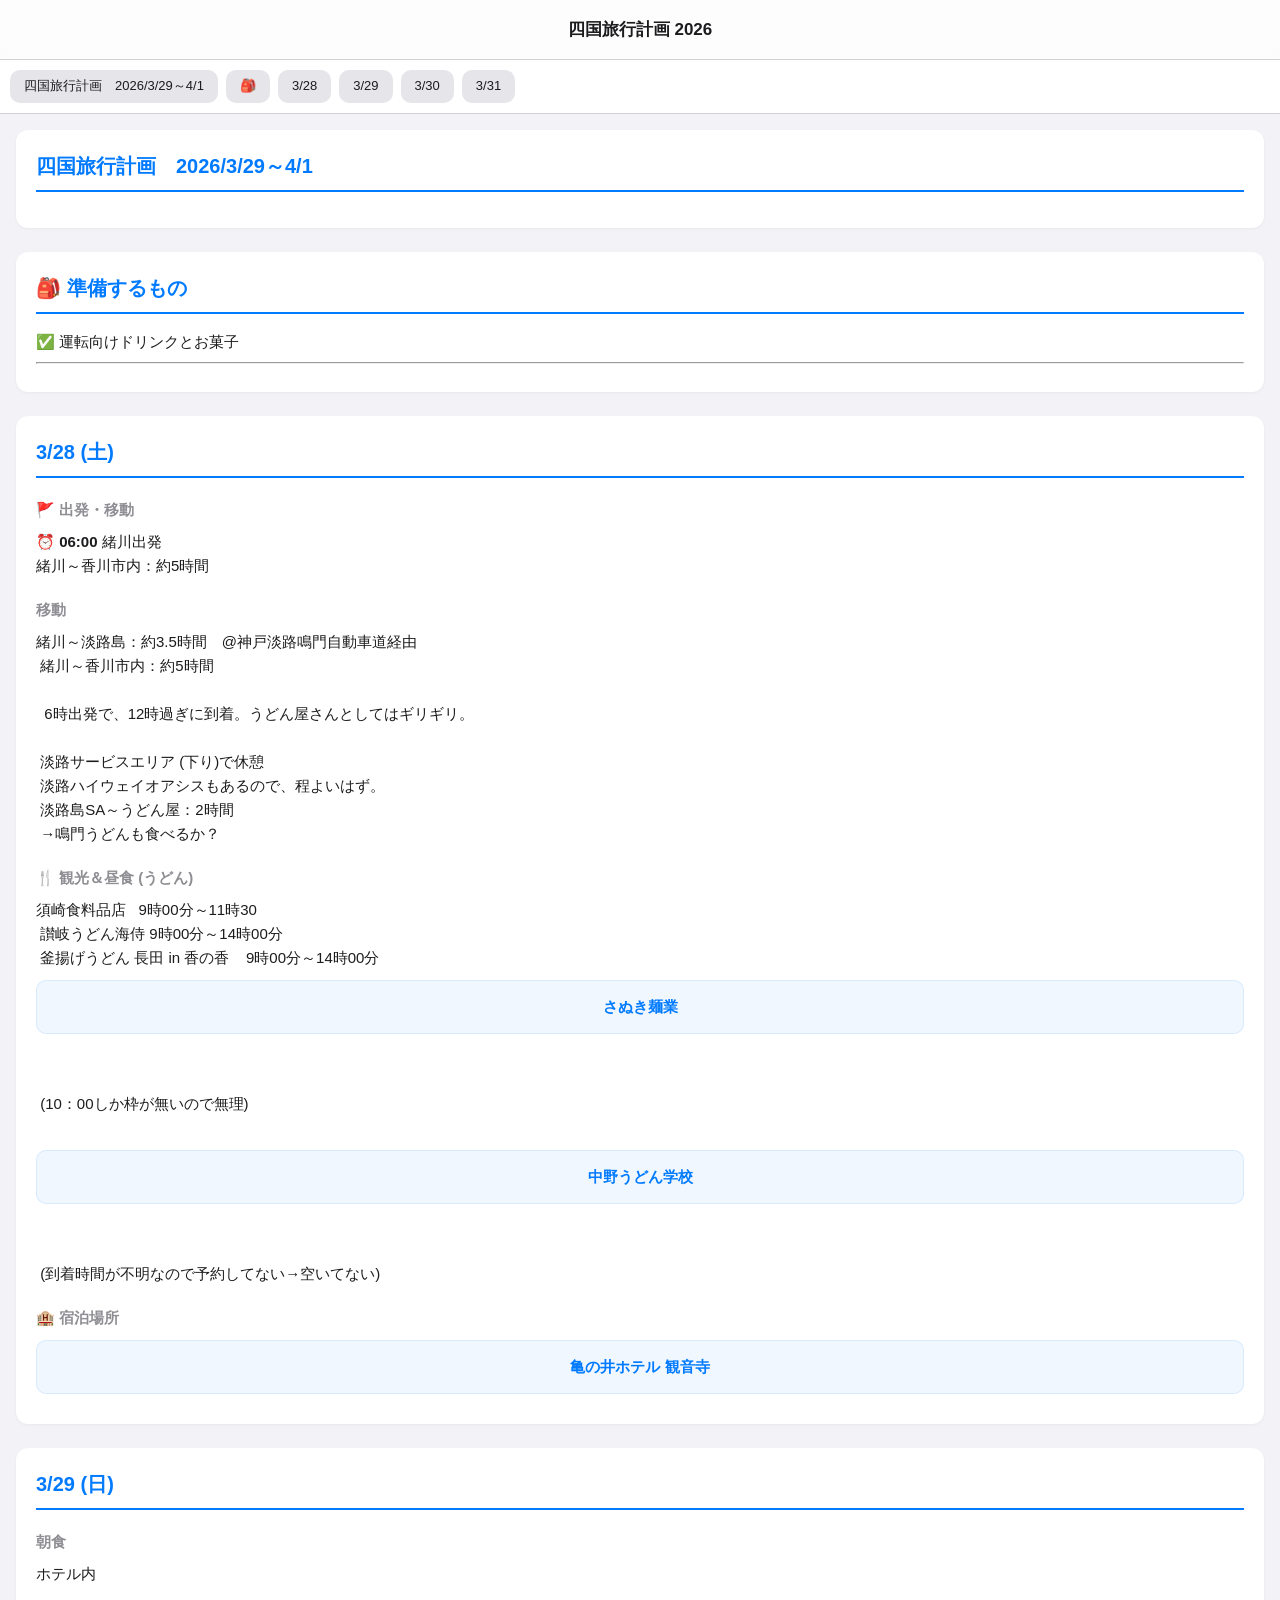
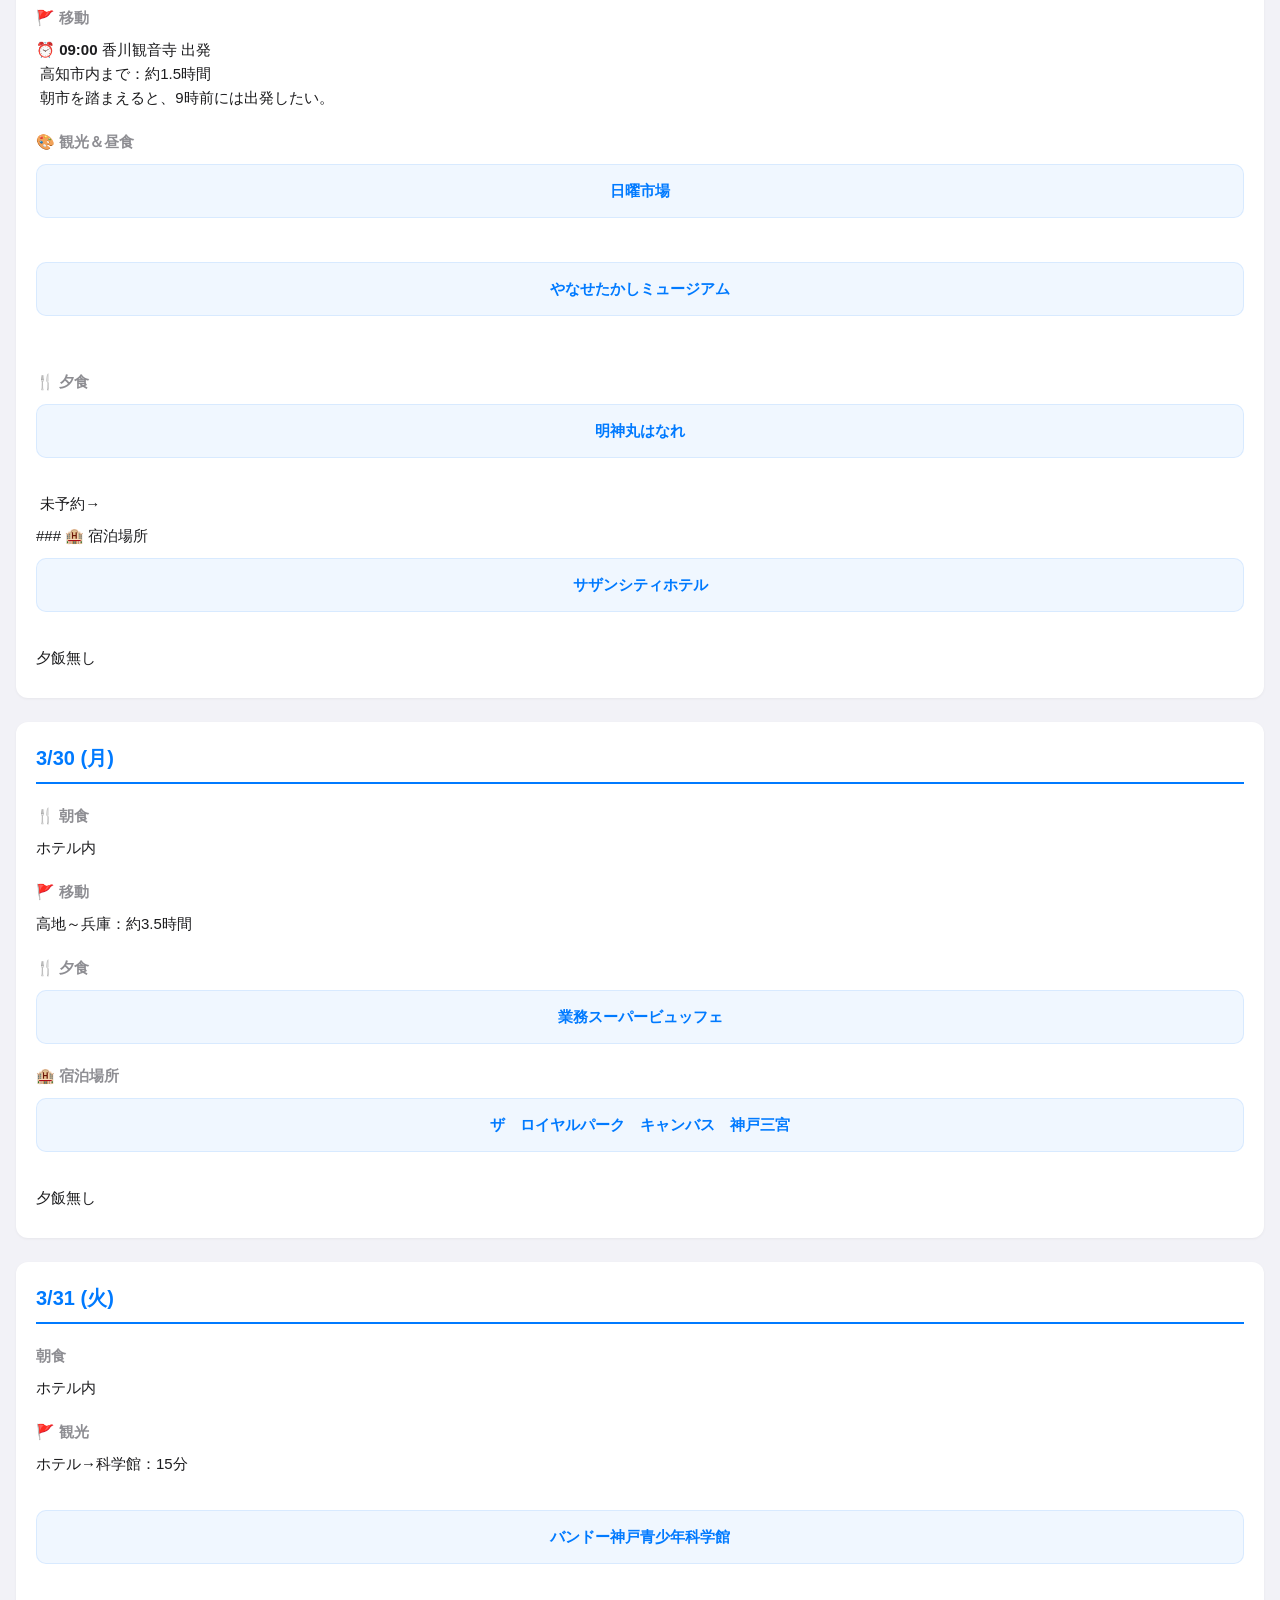
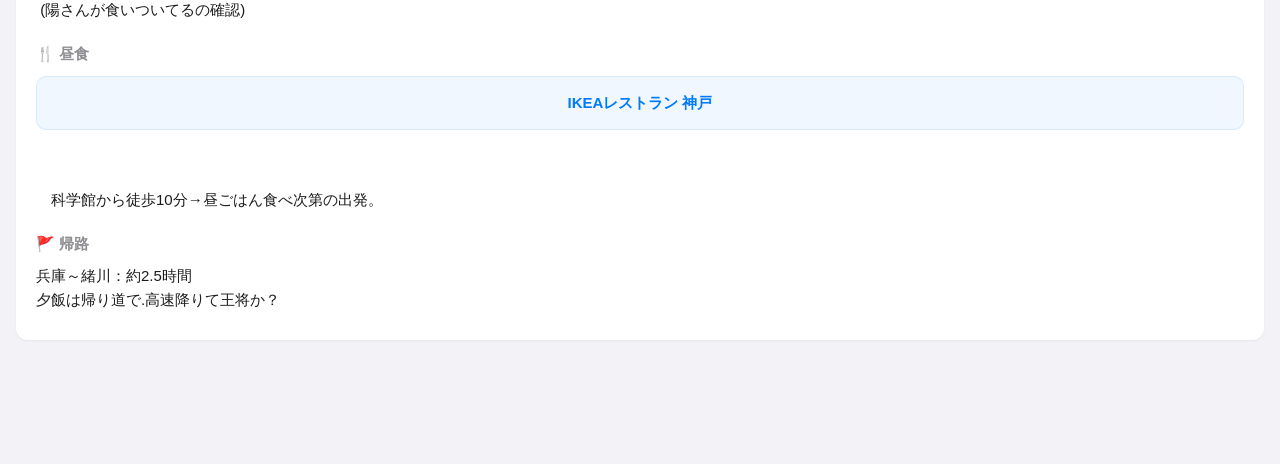
==== index.html @ f1af5aa0 "Local連携完了" ====
<!DOCTYPE html>
<html lang="ja">
<head>
    <meta charset="UTF-8">
    <meta name="viewport" content="width=device-width, initial-scale=1.0, maximum-scale=1.0, user-scalable=no, viewport-fit=cover">
    <title>四国旅行計画 2026</title>
    <style>
:root {
    --primary: #007aff; --accent: #ff9500; --bg: #f2f2f7;
    --card: #ffffff; --text: #1c1c1e; --border: #d1d1d6;
}
body {
    font-family: -apple-system, sans-serif; line-height: 1.6;
    background-color: var(--bg); color: var(--text); margin: 0;
    -webkit-text-size-adjust: 100%;
}
header {
    background: rgba(255, 255, 255, 0.8); backdrop-filter: blur(20px);
    -webkit-backdrop-filter: blur(20px); position: sticky; top: 0;
    z-index: 1000; padding: 16px 0; text-align: center; border-bottom: 0.5px solid var(--border);
}
h1 { margin: 0; font-size: 17px; font-weight: 600; }
nav {
    display: flex; overflow-x: auto; background: #fff; padding: 10px; gap: 8px;
    position: sticky; top: 51px; z-index: 999; border-bottom: 0.5px solid var(--border);
}
nav a {
    flex: 0 0 auto; padding: 6px 14px; background: #e5e5ea; border-radius: 10px;
    text-decoration: none; color: var(--text); font-size: 13px; font-weight: 500;
}
.container { padding: 16px; padding-bottom: 100px; }
section {
    background: var(--card); border-radius: 12px; padding: 20px;
    margin-bottom: 24px; box-shadow: 0 1px 3px rgba(0,0,0,0.05);
}
h2 { font-size: 20px; color: var(--primary); margin: 0 0 16px 0; border-bottom: 2px solid var(--primary); padding-bottom: 8px; }
h3 { font-size: 15px; color: #8e8e93; margin: 20px 0 8px 0; text-transform: uppercase; }
p, li { white-space: pre-wrap; margin: 8px 0; font-size: 15px; }
/* リンクを大きなボタンに自動変換 */
section a[href^="http"] {
    display: block; background: #f0f7ff; padding: 14px; border-radius: 10px;
    margin: 10px 0; text-align: center; font-weight: 600; color: var(--primary);
    text-decoration: none; border: 1px solid rgba(0,122,255,0.1);
}
.time-tag {
    background: var(--accent); color: white; padding: 2px 6px;
    border-radius: 4px; font-weight: bold; margin-right: 6px; font-size: 13px;
}
</style>
</head>
<body>
    <header><h1>四国旅行計画 2026</h1></header>
    <nav><a href="#day-0">四国旅行計画　2026/3/29～4/1</a><a href="#day-1">🎒</a><a href="#day-2">3/28</a><a href="#day-3">3/29</a><a href="#day-4">3/30</a><a href="#day-5">3/31</a></nav>
    <div class="container">
        
        <section id="day-0">
            <h2>四国旅行計画　2026/3/29～4/1</h2>
            
        </section>
        
        <section id="day-1">
            <h2>🎒 準備するもの</h2>
            <p>✅ 運転向けドリンクとお菓子</p>
<hr />
        </section>
        
        <section id="day-2">
            <h2>3/28 (土)</h2>
            <h3>🚩 出発・移動</h3>
<p>⏰ <strong>06:00</strong> 緒川出発
緒川～香川市内：約5時間</p>
<h3>移動</h3>
<p>緒川～淡路島：約3.5時間　@神戸淡路鳴門自動車道経由
 緒川～香川市内：約5時間<br />
  6時出発で、12時過ぎに到着。うどん屋さんとしてはギリギリ。<br />
 淡路サービスエリア (下り)で休憩
 淡路ハイウェイオアシスもあるので、程よいはず。
 淡路島SA～うどん屋：2時間
 →鳴門うどんも食べるか？</p>
<h3>🍴 観光＆昼食 (うどん)</h3>
<p>須崎食料品店   9時00分～11時30
 讃岐うどん海侍 9時00分～14時00分
 釜揚げうどん 長田 in 香の香    9時00分～14時00分</p>
<p><a href="https://www.sanukiudon.co.jp/udon/experience.html">さぬき麺業</a><br />
 (10：00しか枠が無いので無理)<br />
<a href="https://www.nakanoya.net/">中野うどん学校</a><br />
 (到着時間が不明なので予約してない→空いてない)  </p>
<h3>🏨 宿泊場所</h3>
<p><a href="https://www.google.com/maps?cid=5143290677156605579&amp;g_mp=CiVnb29nbGUubWFwcy5wbGFjZXMudjEuUGxhY2VzLkdldFBsYWNlEAEYASAB&amp;hl=ja&amp;gl=US&amp;source=embed">亀の井ホテル 観音寺</a></p>
        </section>
        
        <section id="day-3">
            <h2>3/29 (日)</h2>
            <h3>朝食</h3>
<p>ホテル内</p>
<h3>🚩 移動</h3>
<p>⏰ <strong>09:00</strong> 香川観音寺 出発
 高知市内まで：約1.5時間
 朝市を踏まえると、9時前には出発したい。</p>
<h3>🎨 観光＆昼食</h3>
<p><a href="https://www.google.com/maps/@33.561509,133.535798,16z?hl=ja&amp;entry=ttu&amp;g_ep=EgoyMDI2MDMyMi4wIKXMDSoASAFQAw%3D%3D">日曜市場</a>  </p>
<p><a href="https://www.google.co.jp/maps/search/%E3%82%84%E3%81%AA%E3%81%9B%E3%81%9F%E3%81%8B%E3%81%97%E3%83%9F%E3%83%A5%E3%83%BC%E3%82%B8%E3%82%A2%E3%83%A0/@33.6474591,133.7817816,17z/data=!3m1!4b1?entry=ttu&amp;g_ep=EgoyMDI2MDMyMi4wIKXMDSoASAFQAw%3D%3D">やなせたかしミュージアム</a>  </p>
<h3>🍴 夕食</h3>
<p><a href="https://www.hotpepper.jp/strJ003498765/?vos=evhppxo0002&amp;pog=mt(p)ti(kwd-82052151754549:loc-96)dv(c)cr(82051454251133)fi()gi(1312819213343168)ci(519952333)lc(268910)nw(o)&amp;msclkid=1cb86e5720d61064b8a10794988fc1aa">明神丸はなれ</a>
 未予約→</p>
<p>### 🏨 宿泊場所
<a href="https://www.jalan.net/yad369876/plan/?vos=evjlnpo0002&amp;cxlt=n0ljmbjummlalvjf3ay33i2vk2qr&amp;pog=mt_e_kw_kwd-82121057380157:aud-821437322:loc-96_dv_c_cr_82120153947337_gp_1313918790760705_cm_521291859&amp;gclid=316e6f19c137120cbcc106da64931ff7&amp;gclsrc=3p.ds&amp;msclkid=316e6f19c137120cbcc106da64931ff7">サザンシティホテル</a>
夕飯無し</p>
        </section>
        
        <section id="day-4">
            <h2>3/30 (月)</h2>
            <h3>🍴 朝食</h3>
<p>ホテル内</p>
<h3>🚩 移動</h3>
<p>高地～兵庫：約3.5時間</p>
<h3>🍴 夕食</h3>
<p><a href="https://www.kobecook-wb.jp/">業務スーパービュッフェ</a></p>
<h3>🏨 宿泊場所</h3>
<p><a href="http://travel.rakuten.co.jp/HOTEL/181393/181393.html?scid=mi_trv_conf_dhbook_002">ザ　ロイヤルパーク　キャンバス　神戸三宮</a>
夕飯無し</p>
        </section>
        
        <section id="day-5">
            <h2>3/31 (火)</h2>
            <h3>朝食</h3>
<p>ホテル内</p>
<h3>🚩 観光</h3>
<p>ホテル→科学館：15分<br />
<a href="https://www.kobe-kagakukan.jp/museum/room6">バンドー神戸青少年科学館</a>
 (陽さんが食いついてるの確認)  </p>
<h3>🍴 昼食</h3>
<p><a href="https://www.ikea.com/jp/ja/stores/restaurant/spring-menu-pub6dad9c30/">IKEAレストラン 神戸</a><br />
　科学館から徒歩10分→昼ごはん食べ次第の出発。</p>
<h3>🚩 帰路</h3>
<p>兵庫～緒川：約2.5時間
夕飯は帰り道で.高速降りて王将か？</p>
        </section>
        
    </div>
    <script>
document.querySelectorAll('nav a').forEach(anchor => {
    anchor.addEventListener('click', function (e) {
        e.preventDefault();
        const targetId = this.getAttribute('href').substring(1);
        const targetElement = document.getElementById(targetId);
        const offset = 110; 
        const targetPosition = targetElement.getBoundingClientRect().top + window.pageYOffset - offset;
        window.scrollTo({ top: targetPosition, behavior: 'smooth' });
    });
});
</script>
</body>
</html>
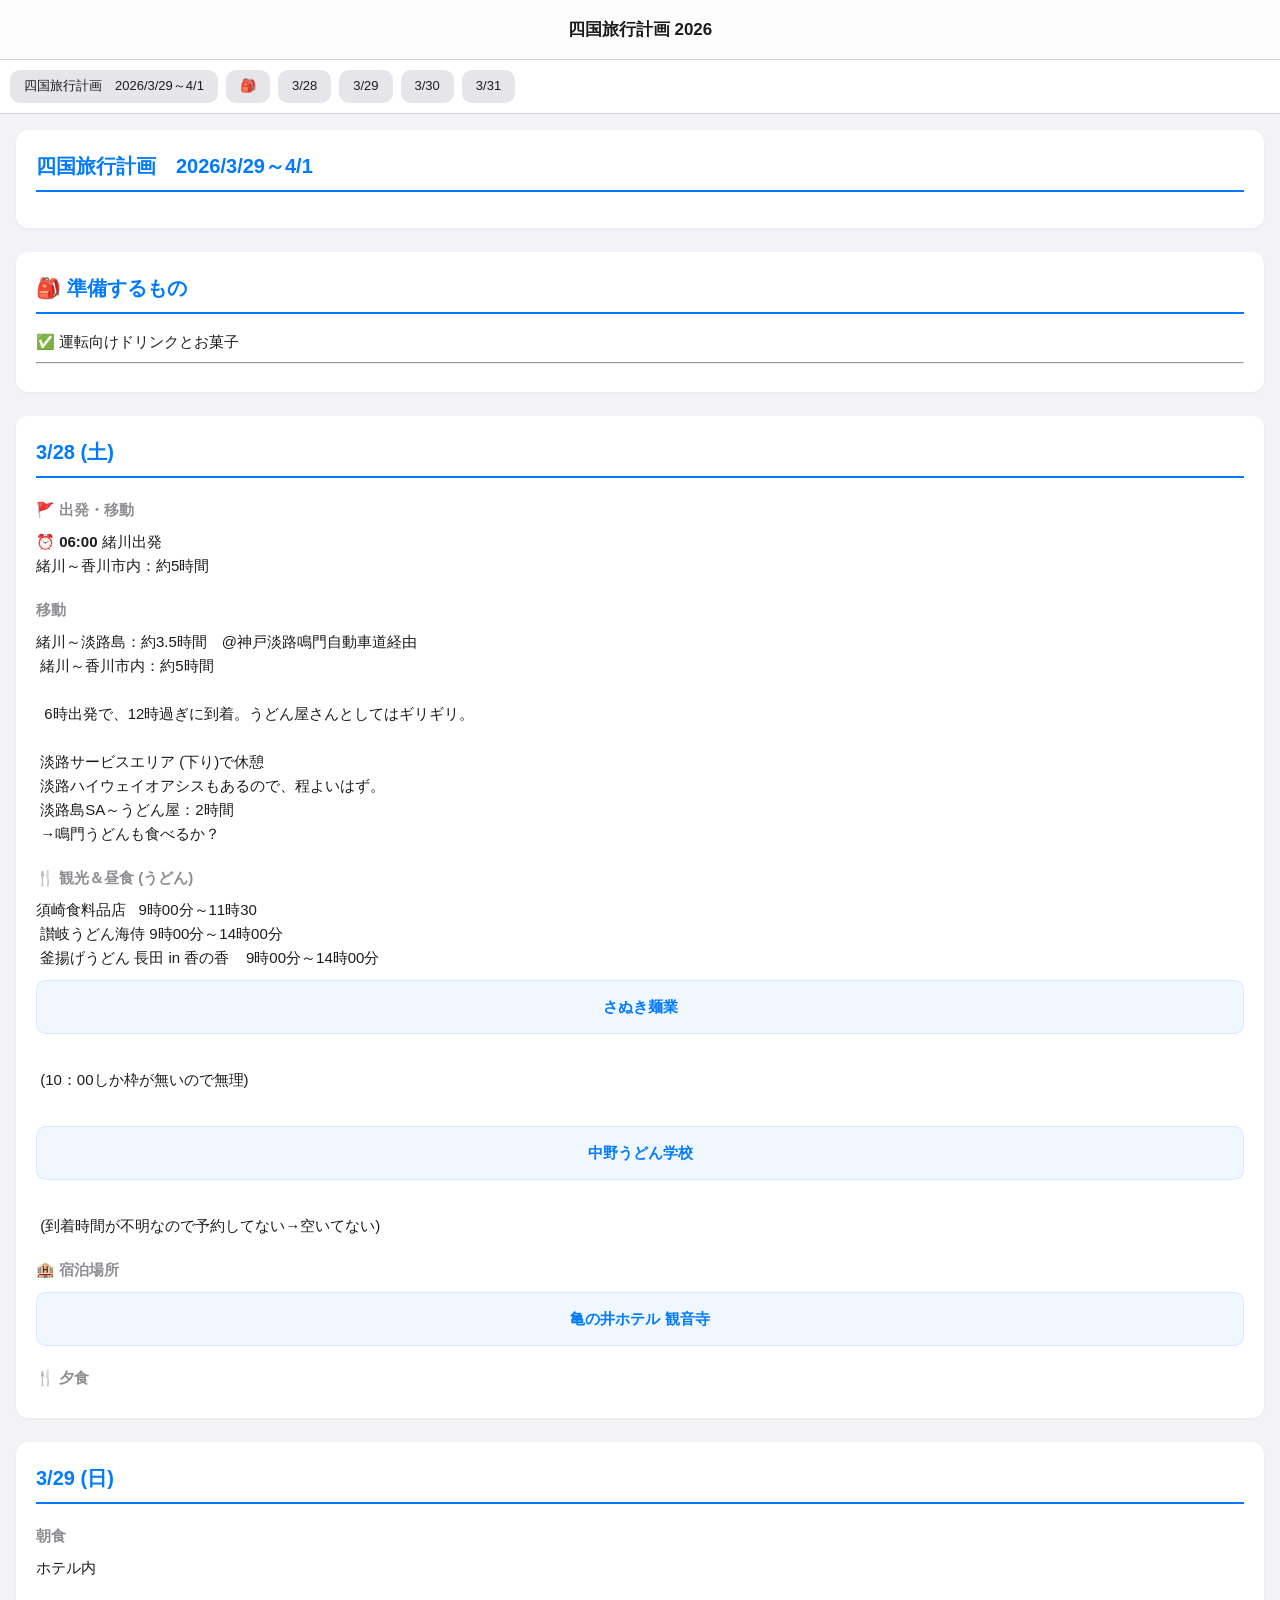
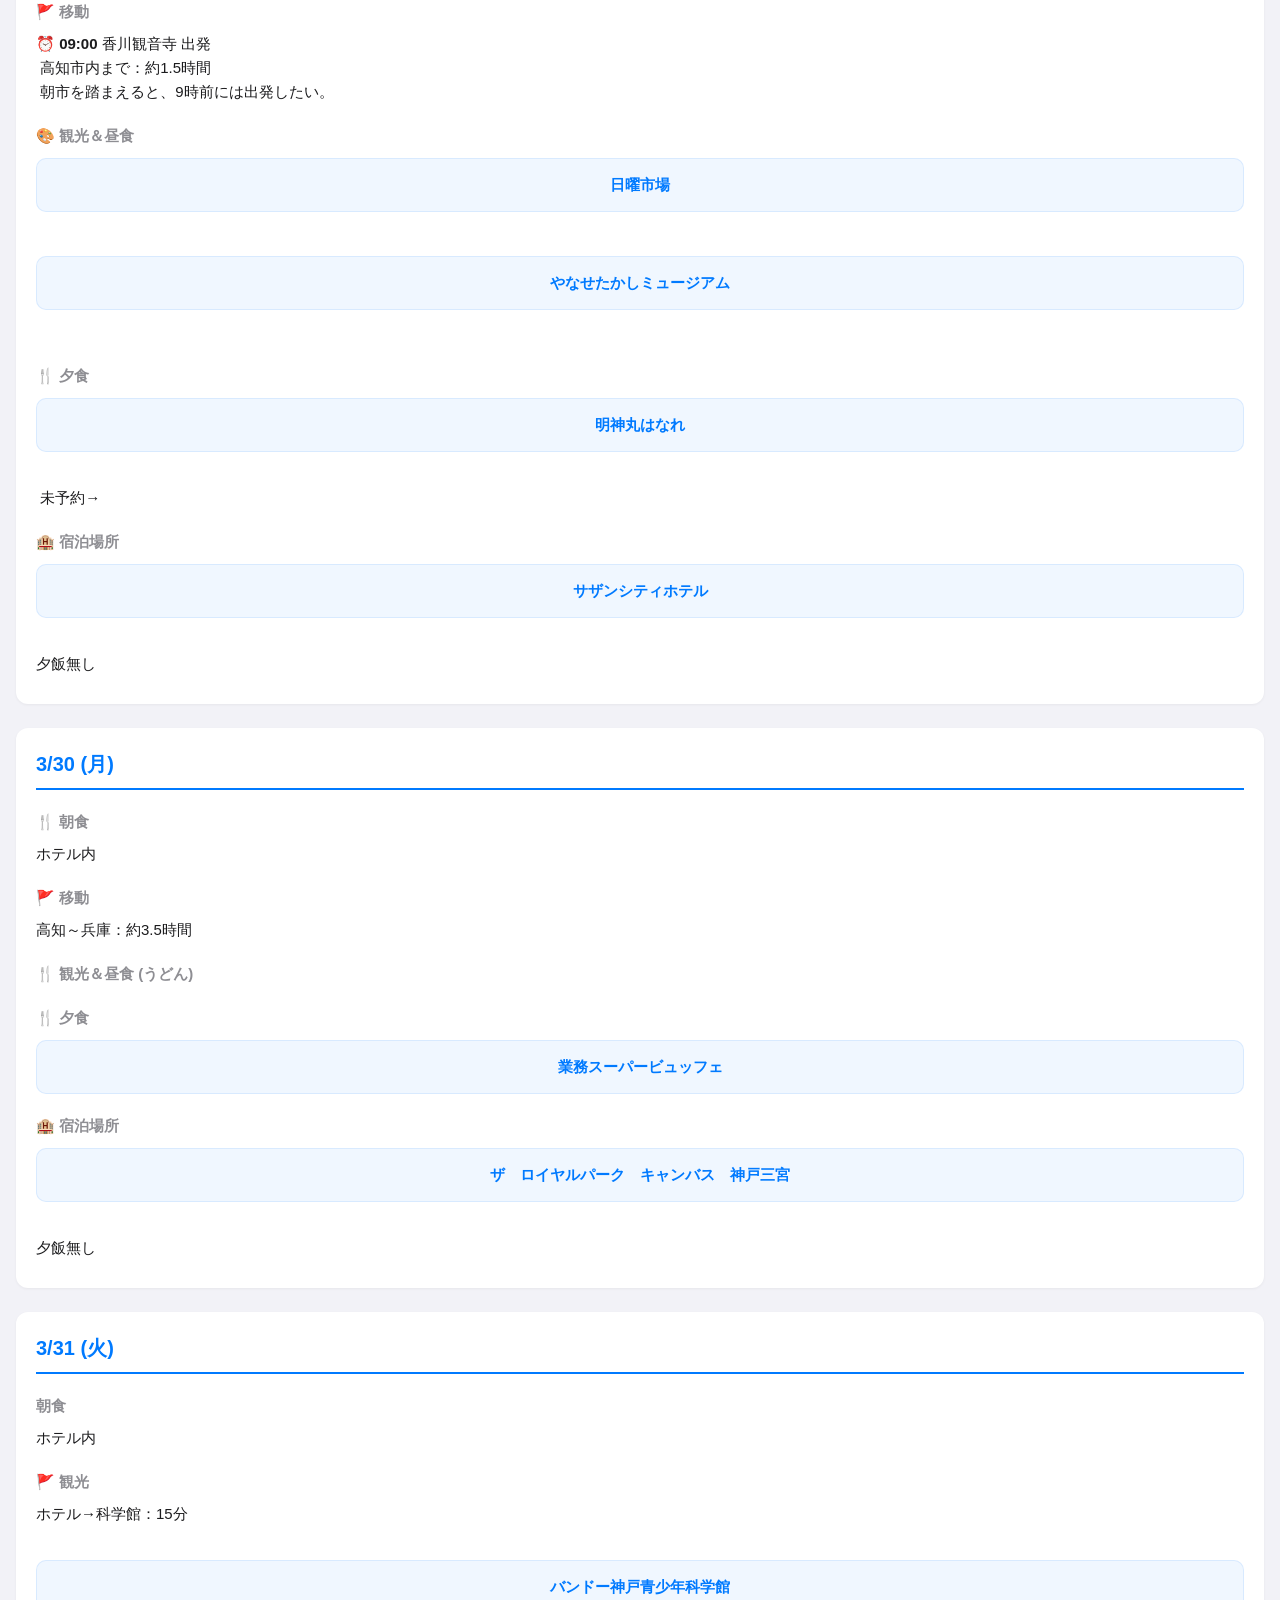
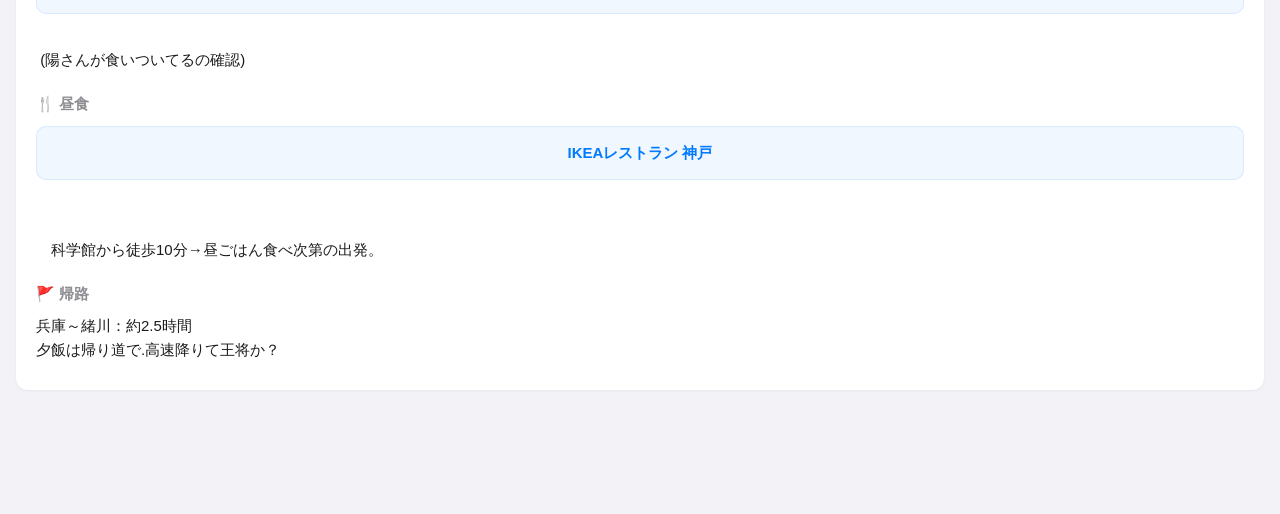
==== commit 33e3699b: "改行を修正" ====
--- a/index.html
+++ b/index.html
@@ -81,12 +81,13 @@
 <p>須崎食料品店   9時00分～11時30
  讃岐うどん海侍 9時00分～14時00分
  釜揚げうどん 長田 in 香の香    9時00分～14時00分</p>
-<p><a href="https://www.sanukiudon.co.jp/udon/experience.html">さぬき麺業</a><br />
- (10：00しか枠が無いので無理)<br />
-<a href="https://www.nakanoya.net/">中野うどん学校</a><br />
- (到着時間が不明なので予約してない→空いてない)  </p>
+<p><a href="https://www.sanukiudon.co.jp/udon/experience.html">さぬき麺業</a>
+ (10：00しか枠が無いので無理)
+ <a href="https://www.nakanoya.net/">中野うどん学校</a>
+ (到着時間が不明なので予約してない→空いてない)</p>
 <h3>🏨 宿泊場所</h3>
 <p><a href="https://www.google.com/maps?cid=5143290677156605579&amp;g_mp=CiVnb29nbGUubWFwcy5wbGFjZXMudjEuUGxhY2VzLkdldFBsYWNlEAEYASAB&amp;hl=ja&amp;gl=US&amp;source=embed">亀の井ホテル 観音寺</a></p>
+<h3>🍴 夕食</h3>
         </section>
         
         <section id="day-3">
@@ -103,8 +104,8 @@
 <h3>🍴 夕食</h3>
 <p><a href="https://www.hotpepper.jp/strJ003498765/?vos=evhppxo0002&amp;pog=mt(p)ti(kwd-82052151754549:loc-96)dv(c)cr(82051454251133)fi()gi(1312819213343168)ci(519952333)lc(268910)nw(o)&amp;msclkid=1cb86e5720d61064b8a10794988fc1aa">明神丸はなれ</a>
  未予約→</p>
-<p>### 🏨 宿泊場所
-<a href="https://www.jalan.net/yad369876/plan/?vos=evjlnpo0002&amp;cxlt=n0ljmbjummlalvjf3ay33i2vk2qr&amp;pog=mt_e_kw_kwd-82121057380157:aud-821437322:loc-96_dv_c_cr_82120153947337_gp_1313918790760705_cm_521291859&amp;gclid=316e6f19c137120cbcc106da64931ff7&amp;gclsrc=3p.ds&amp;msclkid=316e6f19c137120cbcc106da64931ff7">サザンシティホテル</a>
+<h3>🏨 宿泊場所</h3>
+<p><a href="https://www.jalan.net/yad369876/plan/?vos=evjlnpo0002&amp;cxlt=n0ljmbjummlalvjf3ay33i2vk2qr&amp;pog=mt_e_kw_kwd-82121057380157:aud-821437322:loc-96_dv_c_cr_82120153947337_gp_1313918790760705_cm_521291859&amp;gclid=316e6f19c137120cbcc106da64931ff7&amp;gclsrc=3p.ds&amp;msclkid=316e6f19c137120cbcc106da64931ff7">サザンシティホテル</a>
 夕飯無し</p>
         </section>
         
@@ -113,7 +114,8 @@
             <h3>🍴 朝食</h3>
 <p>ホテル内</p>
 <h3>🚩 移動</h3>
-<p>高地～兵庫：約3.5時間</p>
+<p>高知～兵庫：約3.5時間</p>
+<h3>🍴 観光＆昼食 (うどん)</h3>
 <h3>🍴 夕食</h3>
 <p><a href="https://www.kobecook-wb.jp/">業務スーパービュッフェ</a></p>
 <h3>🏨 宿泊場所</h3>
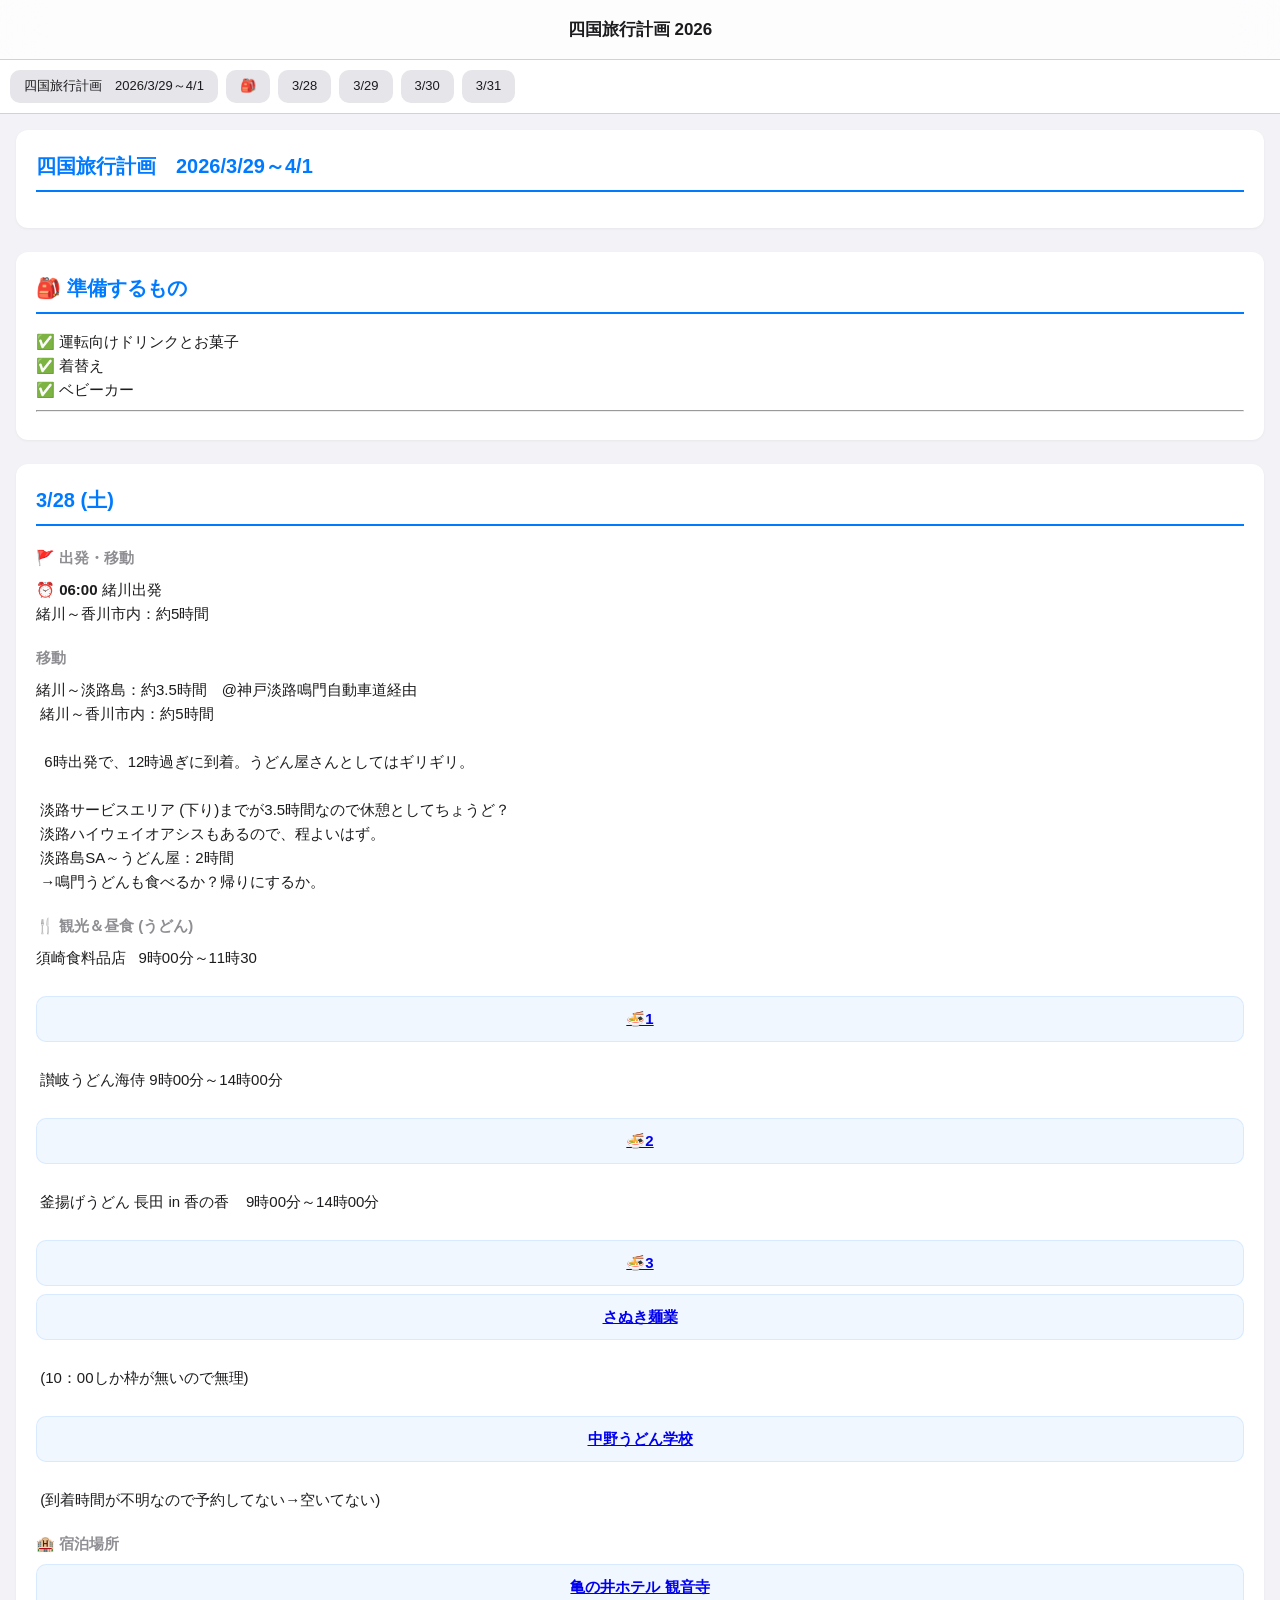
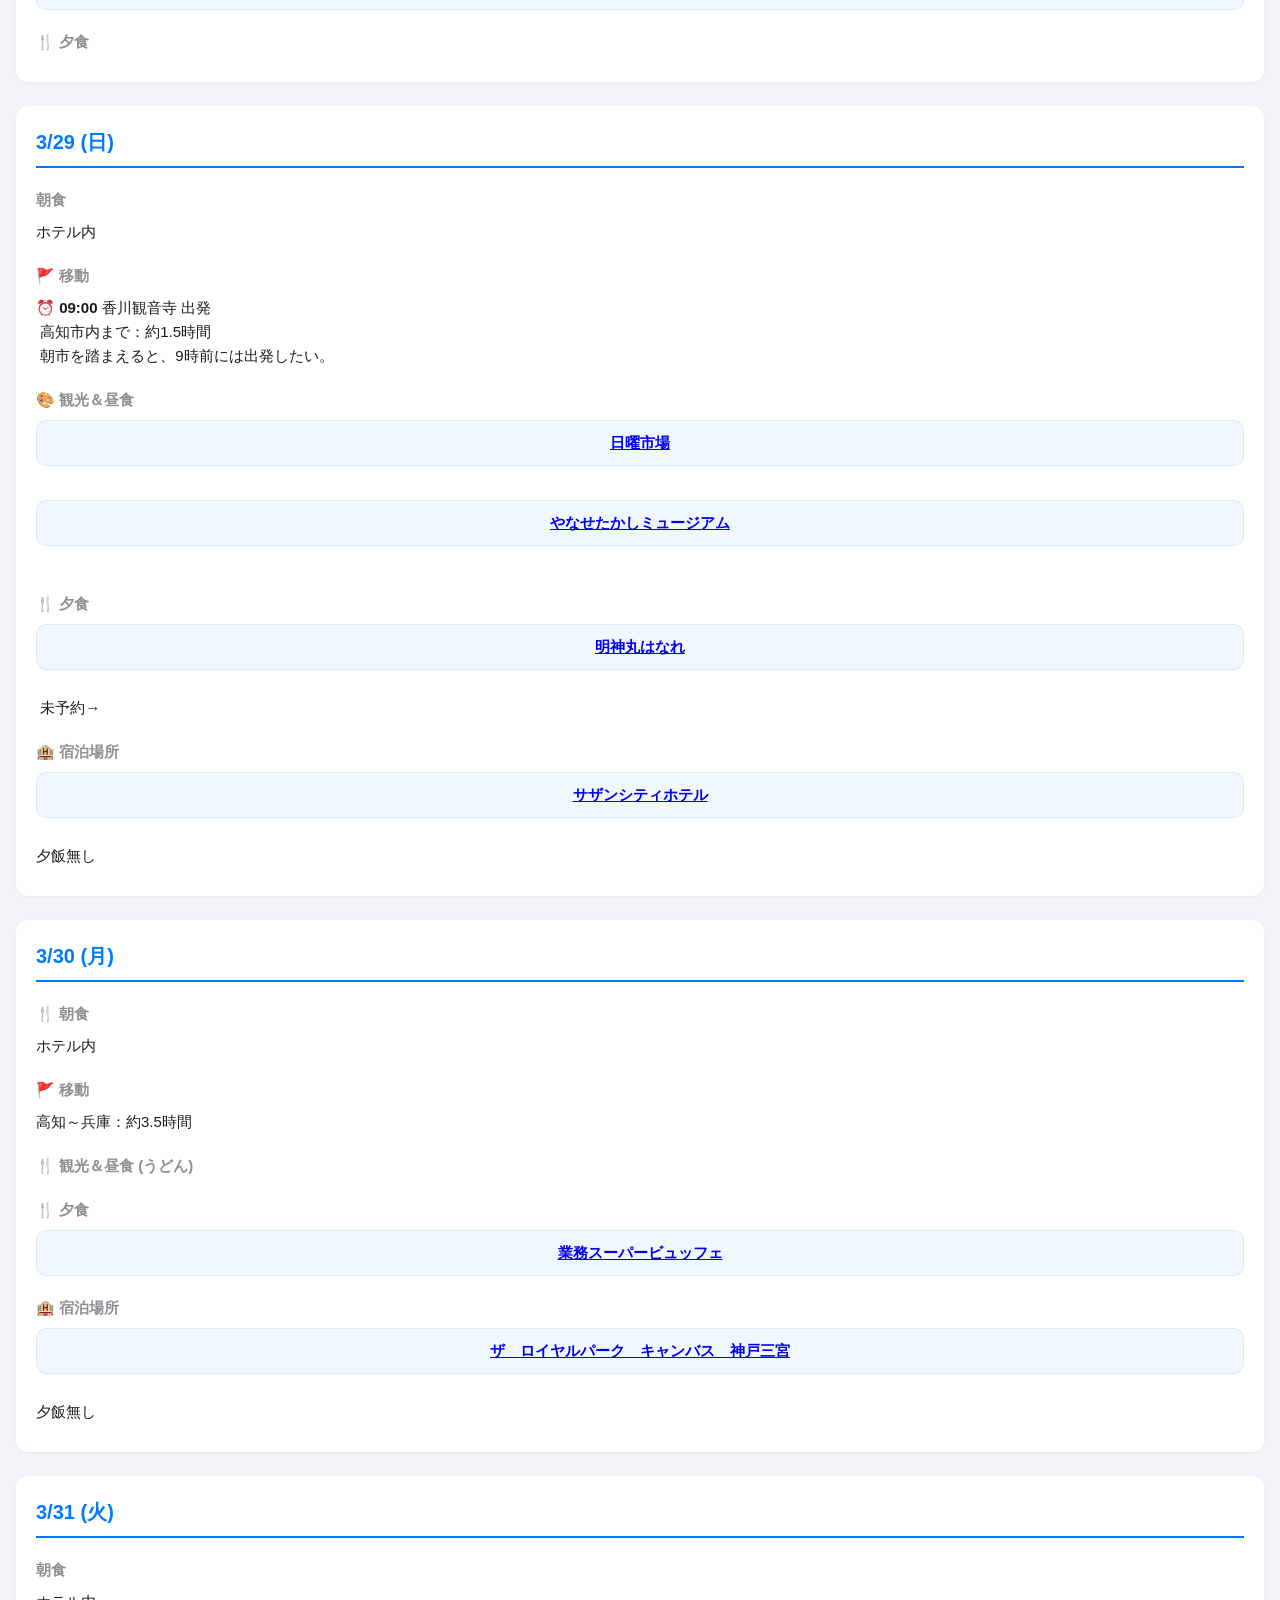
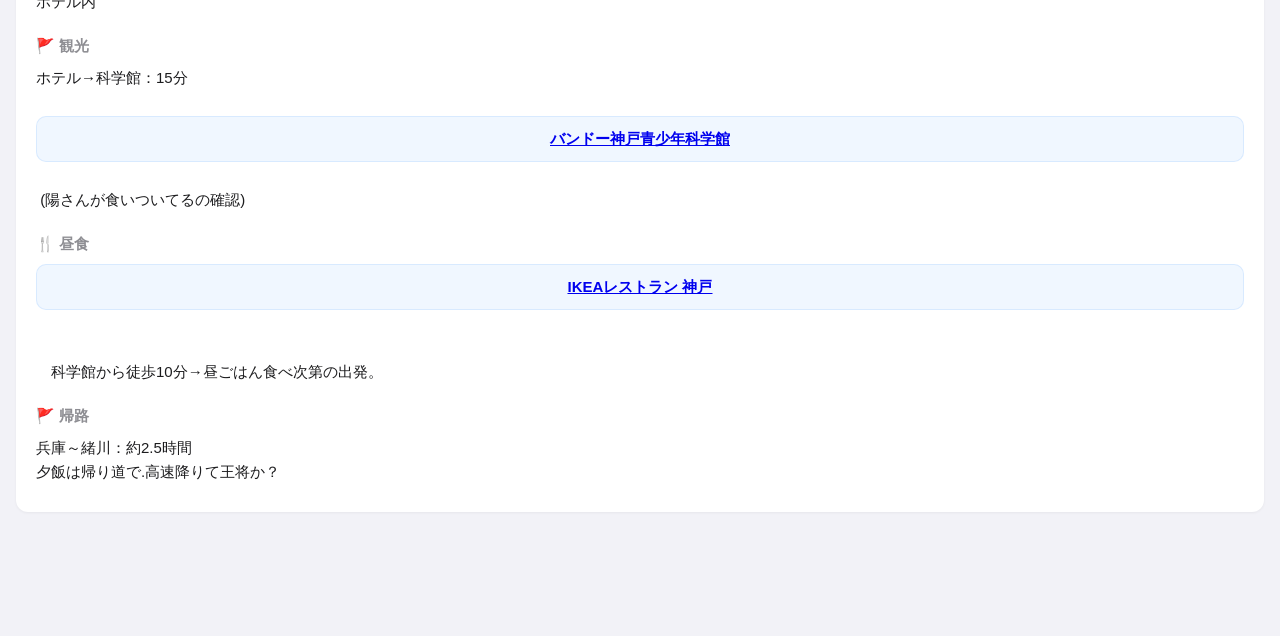
==== commit 08f765d0: "リンクの隙間を詰める。" ====
--- a/index.html
+++ b/index.html
@@ -36,11 +36,18 @@
 h2 { font-size: 20px; color: var(--primary); margin: 0 0 16px 0; border-bottom: 2px solid var(--primary); padding-bottom: 8px; }
 h3 { font-size: 15px; color: #8e8e93; margin: 20px 0 8px 0; text-transform: uppercase; }
 p, li { white-space: pre-wrap; margin: 8px 0; font-size: 15px; }
+
 /* リンクを大きなボタンに自動変換 */
 section a[href^="http"] {
-    display: block; background: #f0f7ff; padding: 14px; border-radius: 10px;
-    margin: 10px 0; text-align: center; font-weight: 600; color: var(--primary);
-    text-decoration: none; border: 1px solid rgba(0,122,255,0.1);
+    display: block;
+    background: #f0f7ff;
+    padding: 14px;
+    border-radius: 10px;
+    margin: 2px 0; /* 上下の隙間を大幅にカット */
+    padding: 10px; /* ついでにボタン内の上下幅も少し詰めるとさらにスッキリします */
+    text-align: center;
+    font-weight: 600;
+    border: 1px solid rgba(0,122,255,0.1);
 }
 .time-tag {
     background: var(--accent); color: white; padding: 2px 6px;
@@ -60,7 +67,9 @@
         
         <section id="day-1">
             <h2>🎒 準備するもの</h2>
-            <p>✅ 運転向けドリンクとお菓子</p>
+            <p>✅ 運転向けドリンクとお菓子
+✅ 着替え
+✅ ベビーカー</p>
 <hr />
         </section>
         
@@ -73,14 +82,17 @@
 <p>緒川～淡路島：約3.5時間　@神戸淡路鳴門自動車道経由
  緒川～香川市内：約5時間<br />
   6時出発で、12時過ぎに到着。うどん屋さんとしてはギリギリ。<br />
- 淡路サービスエリア (下り)で休憩
+ 淡路サービスエリア (下り)までが3.5時間なので休憩としてちょうど？
  淡路ハイウェイオアシスもあるので、程よいはず。
  淡路島SA～うどん屋：2時間
- →鳴門うどんも食べるか？</p>
+ →鳴門うどんも食べるか？帰りにするか。</p>
 <h3>🍴 観光＆昼食 (うどん)</h3>
 <p>須崎食料品店   9時00分～11時30
+ <a href="https://tabelog.com/kagawa/A3703/A370303/37000143/?msockid=161e0c6351446b7f2bcd18ed50f36af2">🍜1</a>
  讃岐うどん海侍 9時00分～14時00分
- 釜揚げうどん 長田 in 香の香    9時00分～14時00分</p>
+  <a href="https://tabelog.com/kagawa/A3703/A370303/37000143/?msockid=161e0c6351446b7f2bcd18ed50f36af2">🍜2</a>
+ 釜揚げうどん 長田 in 香の香    9時00分～14時00分
+  <a href="https://tabelog.com/kagawa/A3703/A370303/37000143/?msockid=161e0c6351446b7f2bcd18ed50f36af2">🍜3</a></p>
 <p><a href="https://www.sanukiudon.co.jp/udon/experience.html">さぬき麺業</a>
  (10：00しか枠が無いので無理)
  <a href="https://www.nakanoya.net/">中野うどん学校</a>
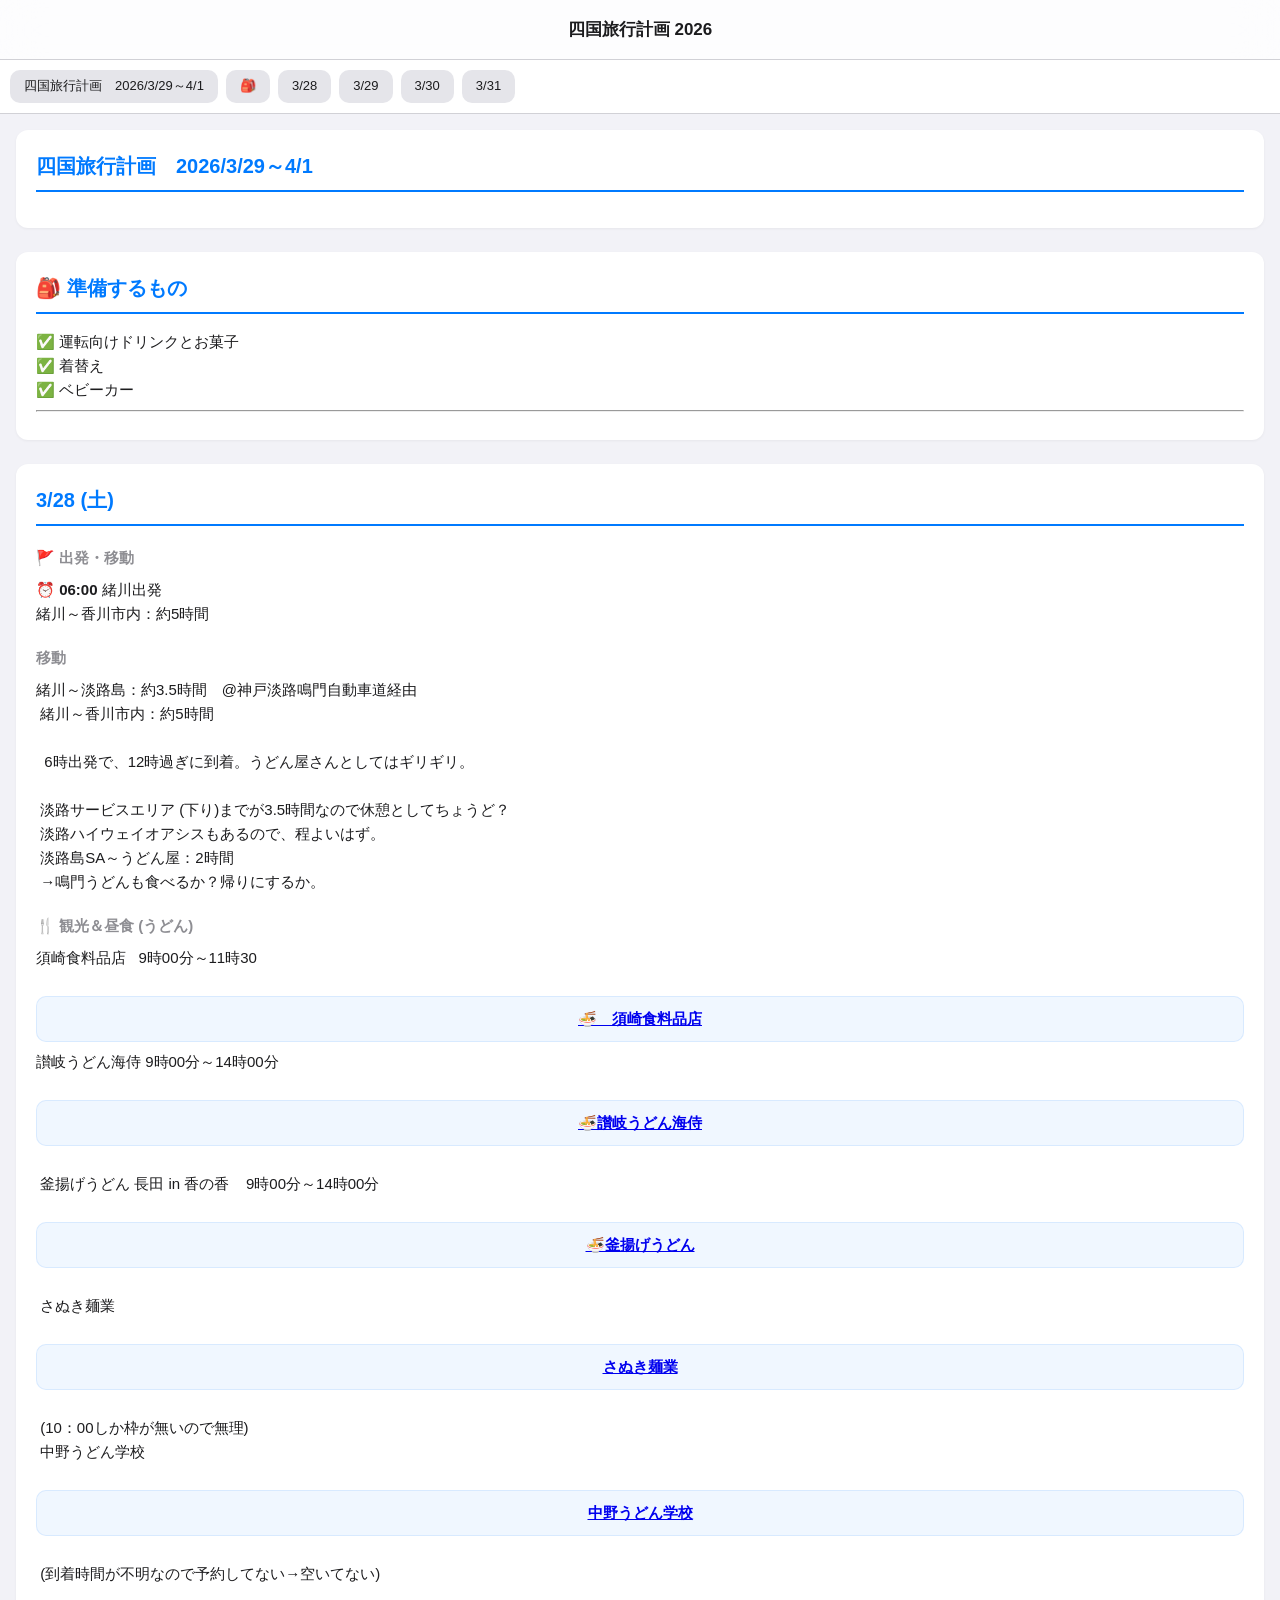
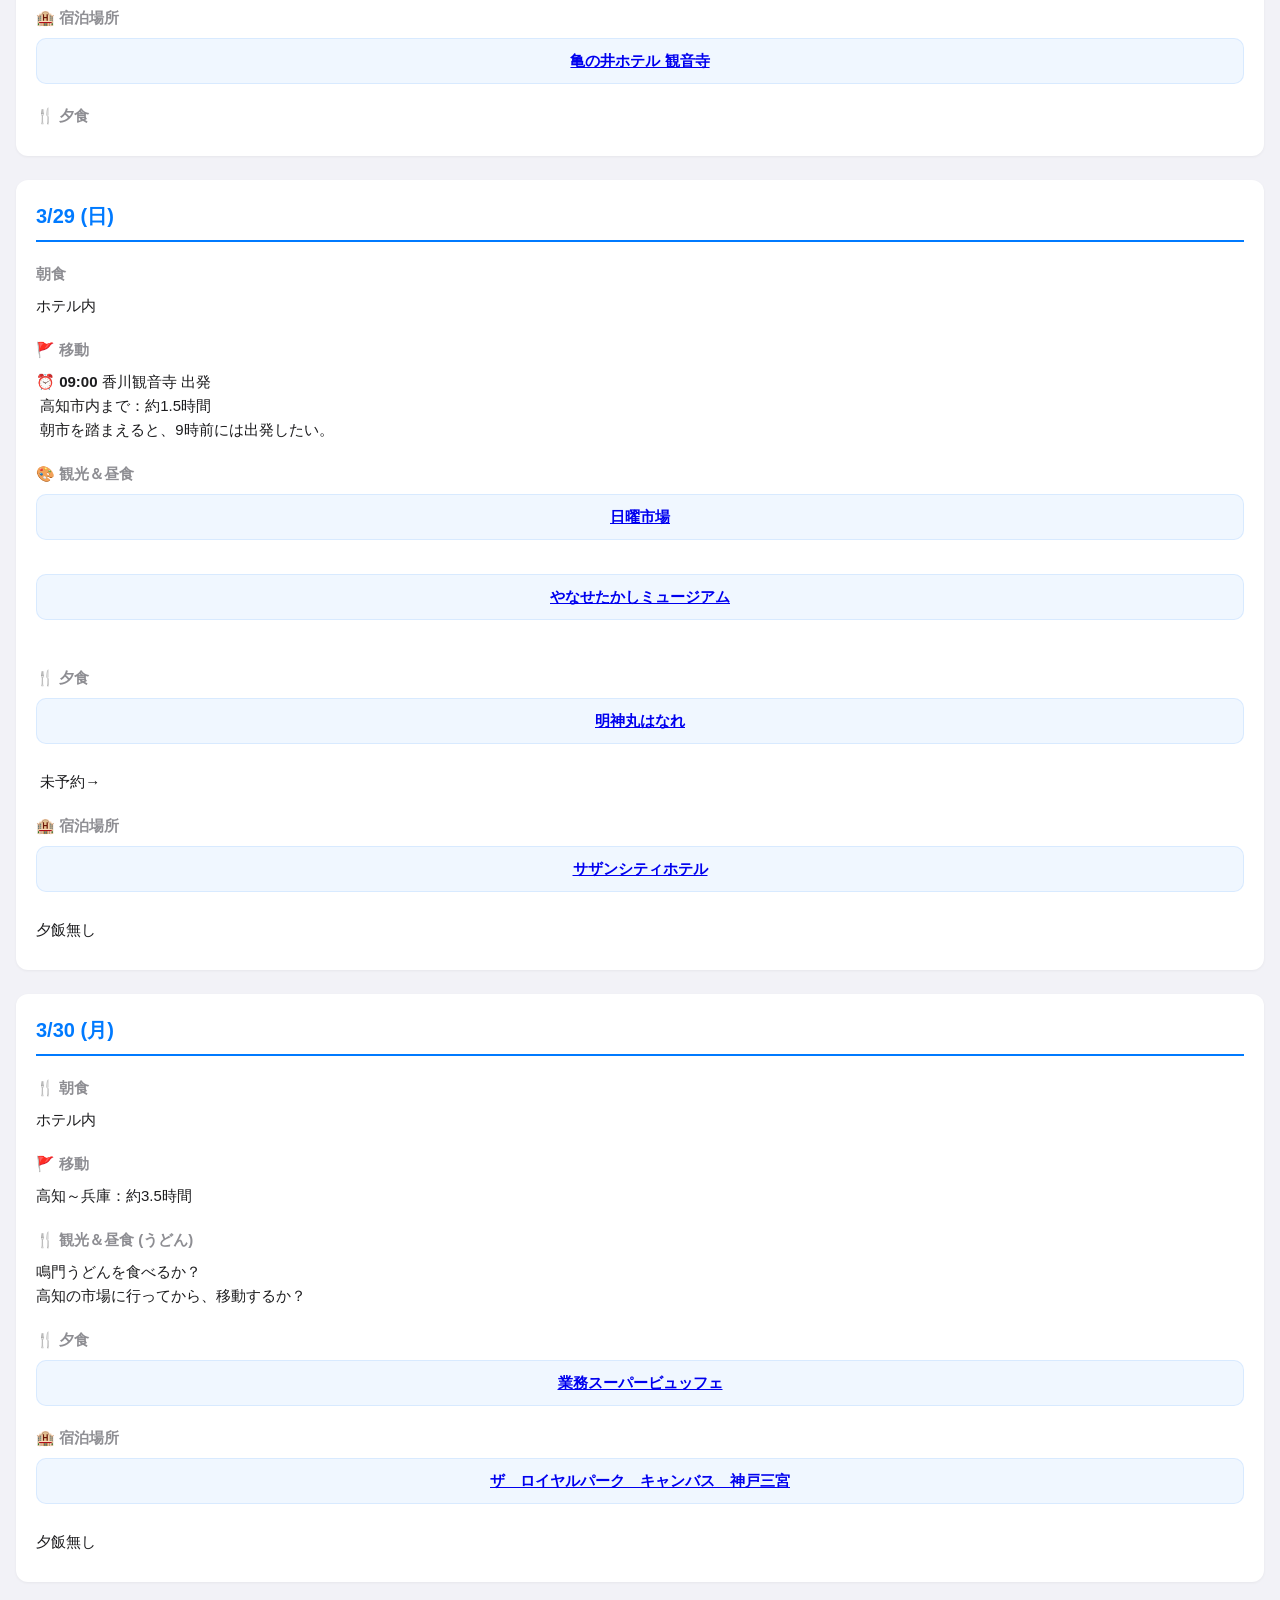
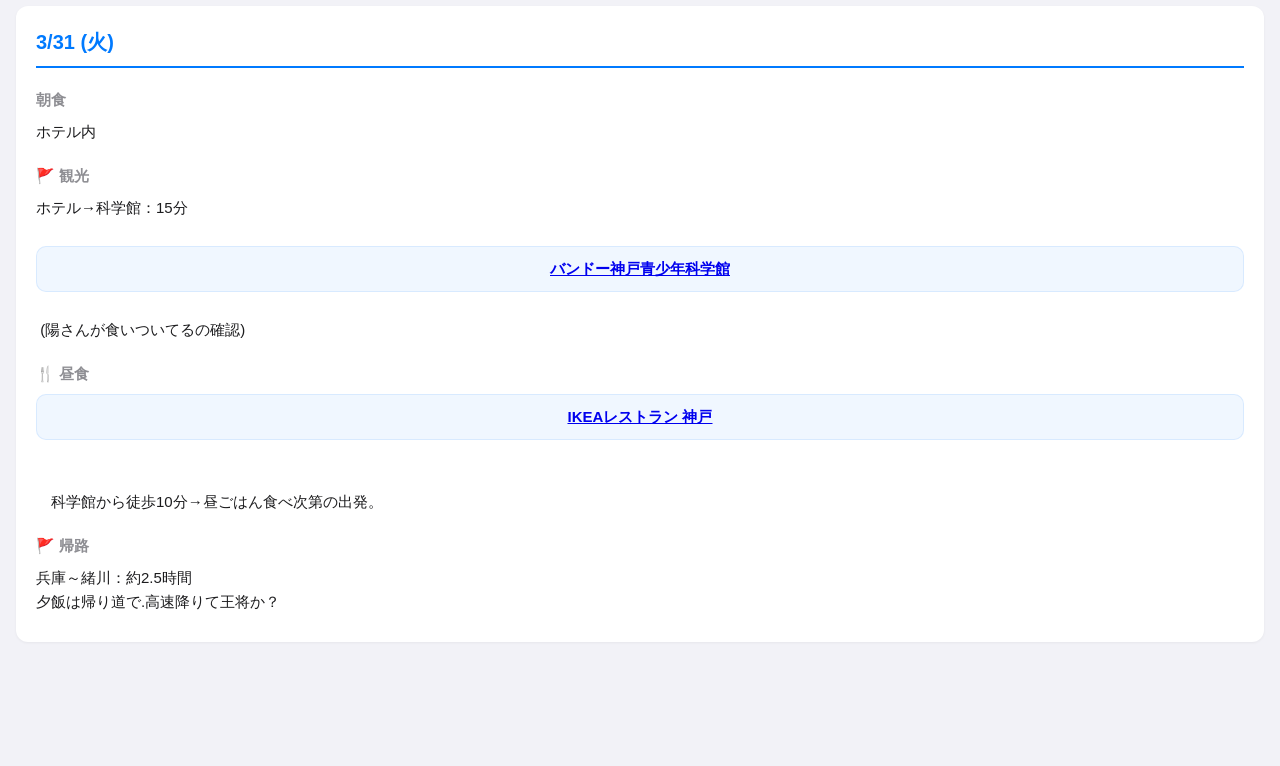
==== commit a1e675e7: "リンクを見やすく修正" ====
--- a/index.html
+++ b/index.html
@@ -88,13 +88,15 @@
  →鳴門うどんも食べるか？帰りにするか。</p>
 <h3>🍴 観光＆昼食 (うどん)</h3>
 <p>須崎食料品店   9時00分～11時30
- <a href="https://tabelog.com/kagawa/A3703/A370303/37000143/?msockid=161e0c6351446b7f2bcd18ed50f36af2">🍜1</a>
- 讃岐うどん海侍 9時00分～14時00分
-  <a href="https://tabelog.com/kagawa/A3703/A370303/37000143/?msockid=161e0c6351446b7f2bcd18ed50f36af2">🍜2</a>
+ <a href="https://tabelog.com/kagawa/A3703/A370303/37000143/?msockid=161e0c6351446b7f2bcd18ed50f36af2">🍜　須崎食料品店</a></p>
+<p>讃岐うどん海侍 9時00分～14時00分
+  <a href="https://tabelog.com/kagawa/A3703/A370303/37000143/?msockid=161e0c6351446b7f2bcd18ed50f36af2">🍜讃岐うどん海侍</a>
  釜揚げうどん 長田 in 香の香    9時00分～14時00分
-  <a href="https://tabelog.com/kagawa/A3703/A370303/37000143/?msockid=161e0c6351446b7f2bcd18ed50f36af2">🍜3</a></p>
-<p><a href="https://www.sanukiudon.co.jp/udon/experience.html">さぬき麺業</a>
+  <a href="https://tabelog.com/kagawa/A3703/A370303/37000143/?msockid=161e0c6351446b7f2bcd18ed50f36af2">🍜釜揚げうどん</a>
+ さぬき麺業
+ <a href="https://www.sanukiudon.co.jp/udon/experience.html">さぬき麺業</a>
  (10：00しか枠が無いので無理)
+ 中野うどん学校
  <a href="https://www.nakanoya.net/">中野うどん学校</a>
  (到着時間が不明なので予約してない→空いてない)</p>
 <h3>🏨 宿泊場所</h3>
@@ -128,6 +130,8 @@
 <h3>🚩 移動</h3>
 <p>高知～兵庫：約3.5時間</p>
 <h3>🍴 観光＆昼食 (うどん)</h3>
+<p>鳴門うどんを食べるか？
+高知の市場に行ってから、移動するか？</p>
 <h3>🍴 夕食</h3>
 <p><a href="https://www.kobecook-wb.jp/">業務スーパービュッフェ</a></p>
 <h3>🏨 宿泊場所</h3>
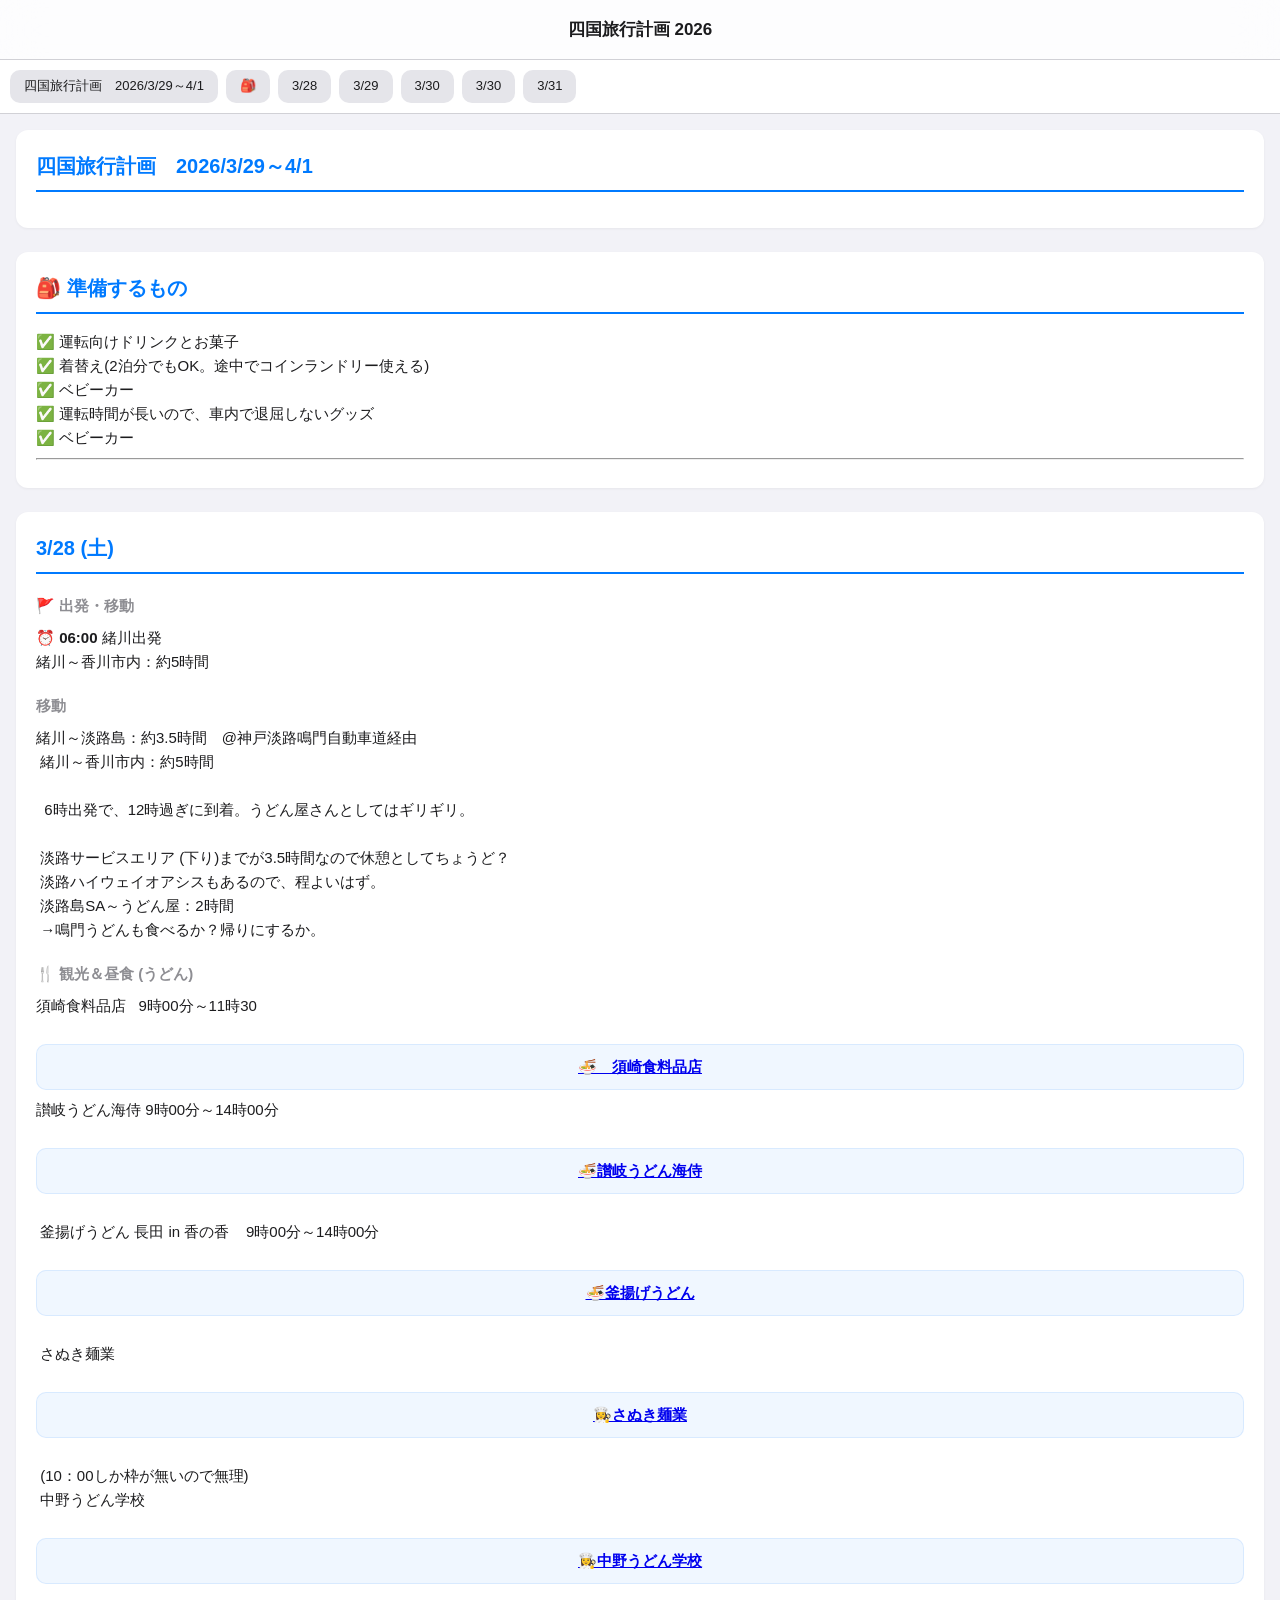
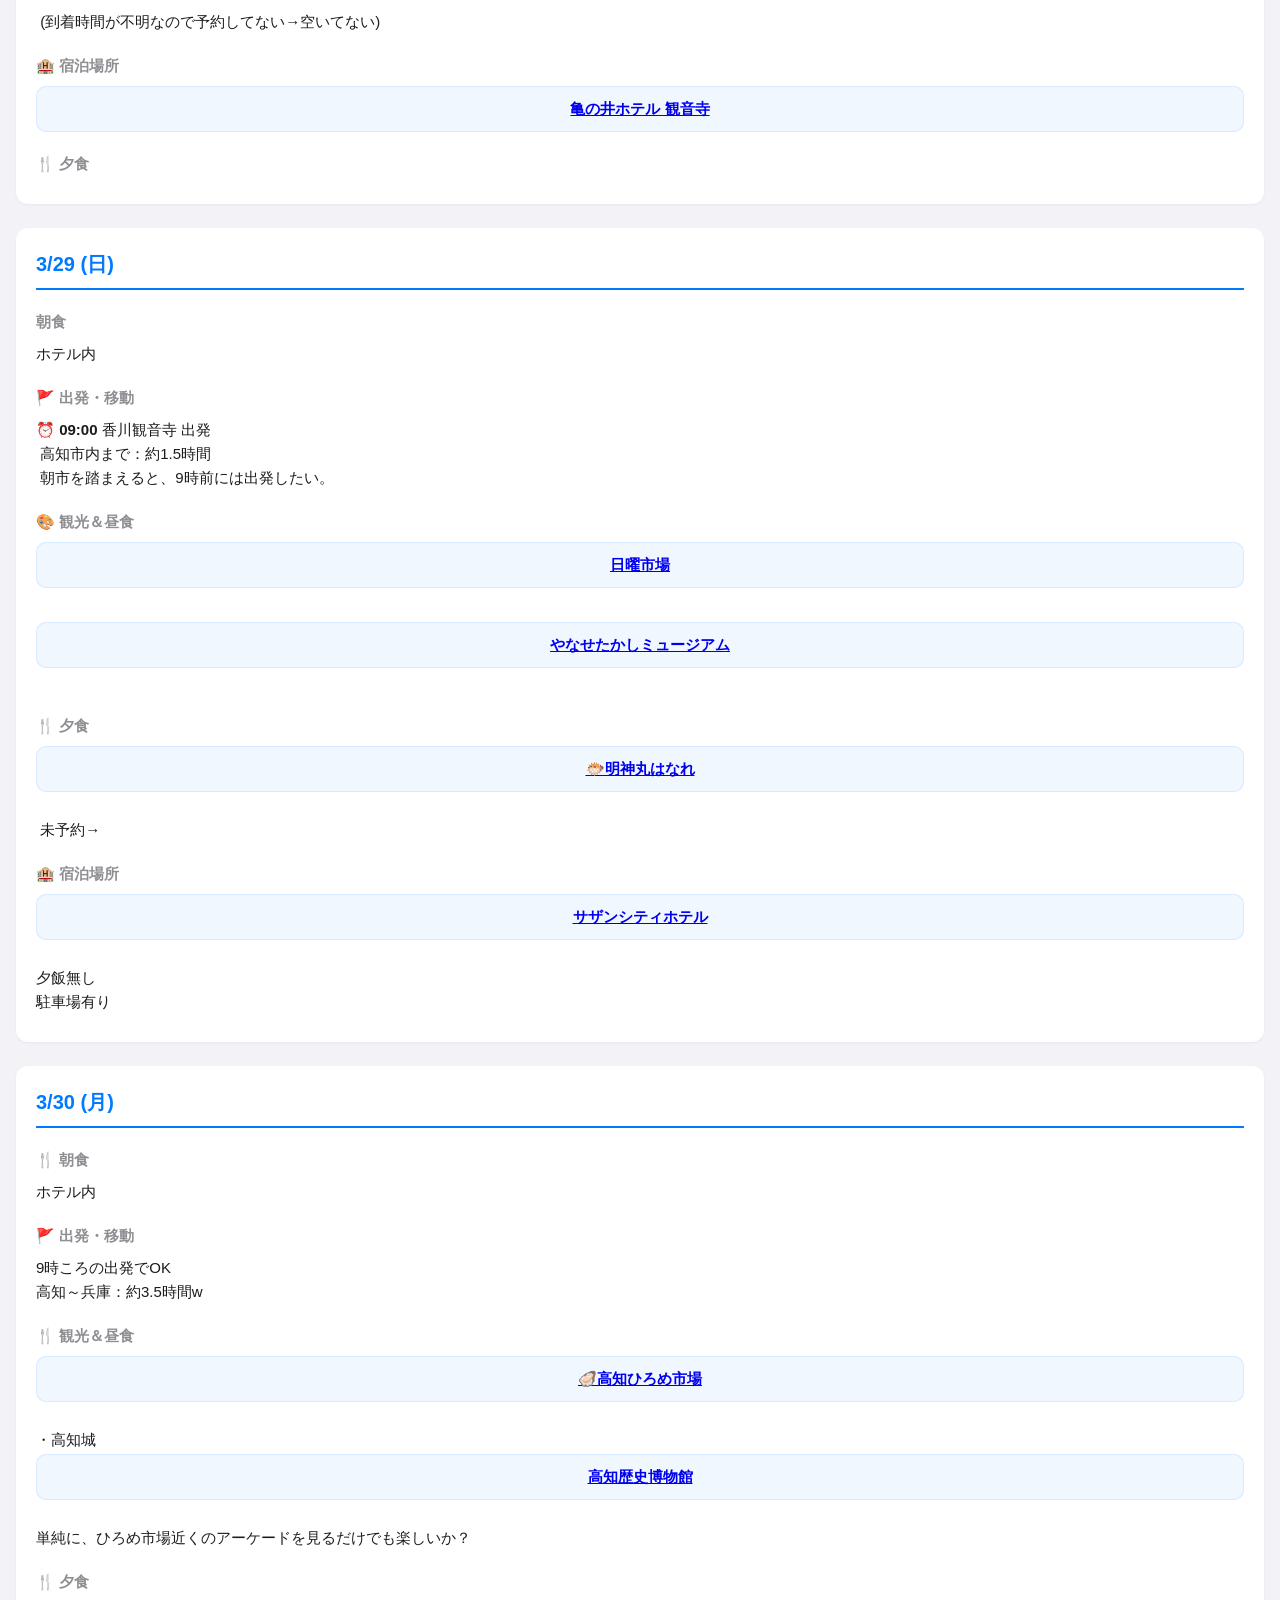
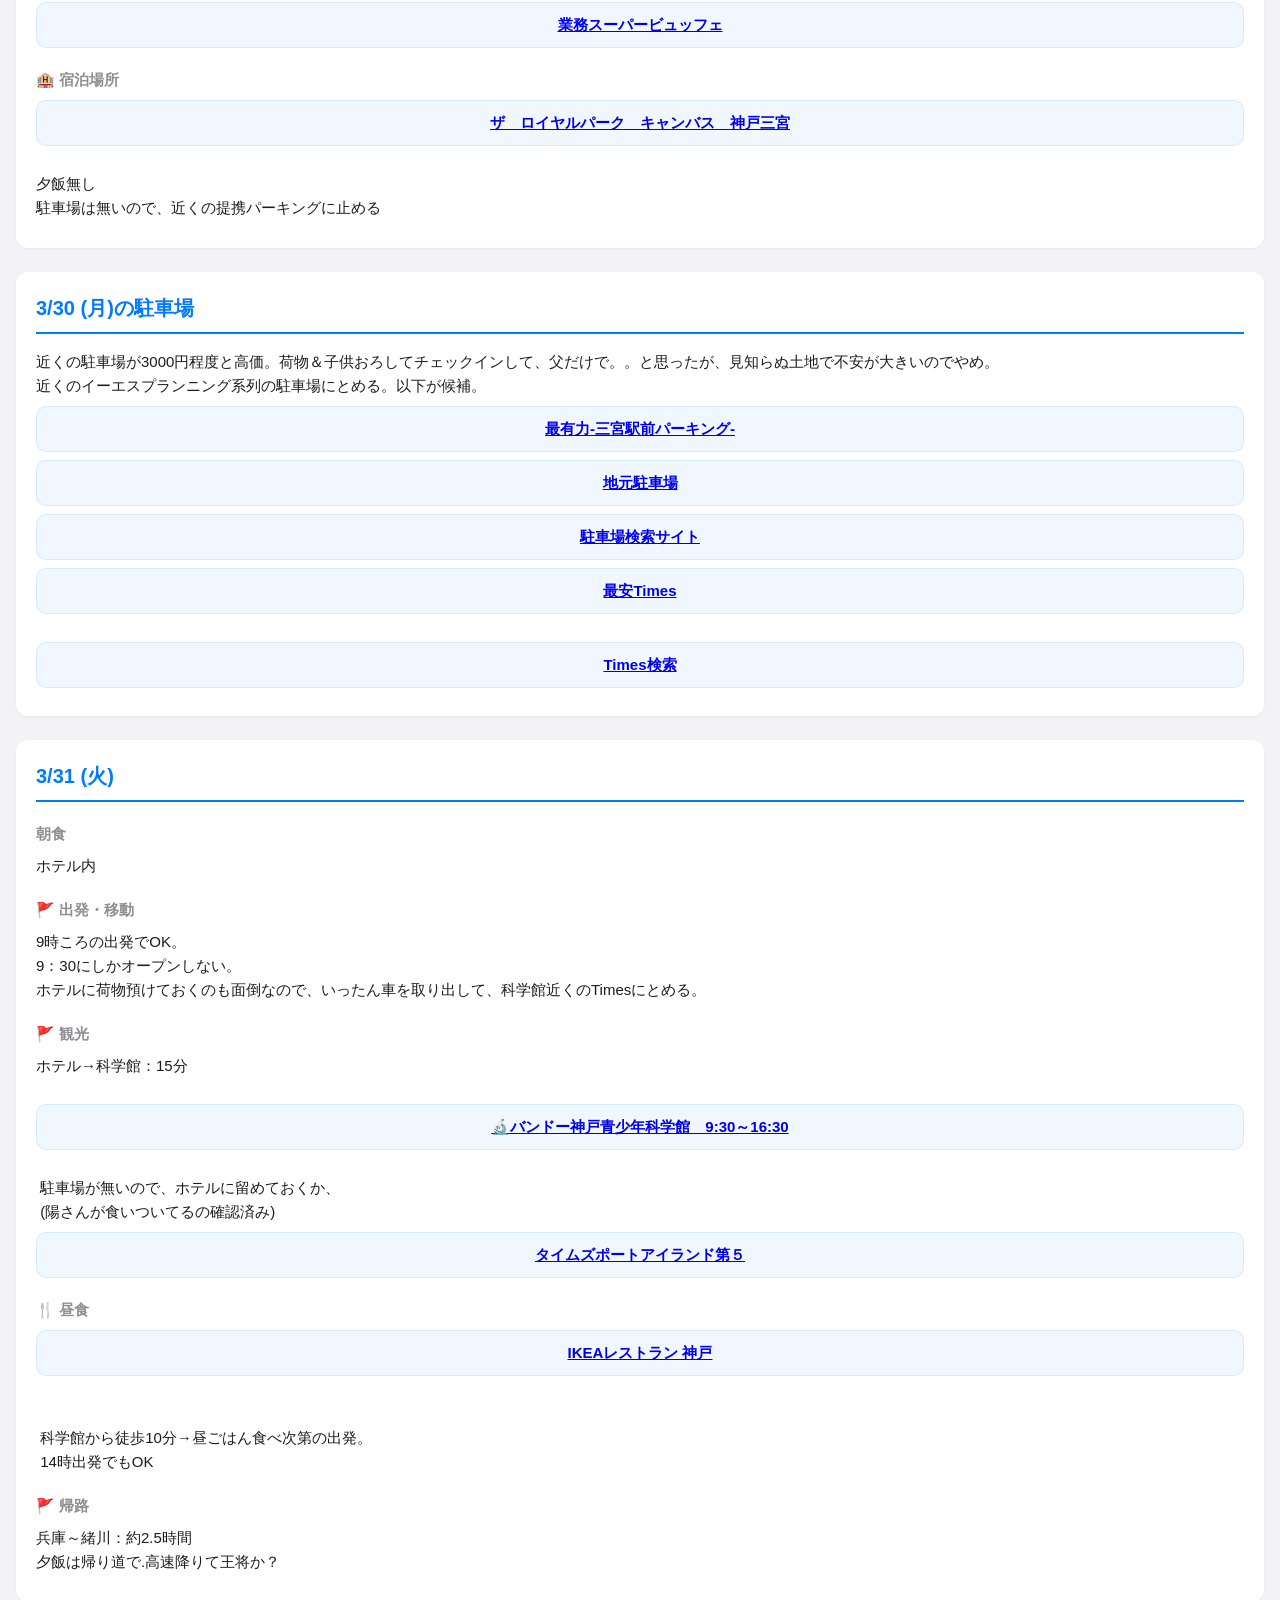
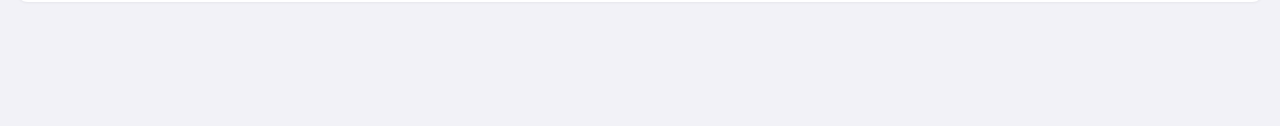
==== commit 773d9192: "駐車場情報の記載" ====
--- a/index.html
+++ b/index.html
@@ -57,7 +57,7 @@
 </head>
 <body>
     <header><h1>四国旅行計画 2026</h1></header>
-    <nav><a href="#day-0">四国旅行計画　2026/3/29～4/1</a><a href="#day-1">🎒</a><a href="#day-2">3/28</a><a href="#day-3">3/29</a><a href="#day-4">3/30</a><a href="#day-5">3/31</a></nav>
+    <nav><a href="#day-0">四国旅行計画　2026/3/29～4/1</a><a href="#day-1">🎒</a><a href="#day-2">3/28</a><a href="#day-3">3/29</a><a href="#day-4">3/30</a><a href="#day-5">3/30</a><a href="#day-6">3/31</a></nav>
     <div class="container">
         
         <section id="day-0">
@@ -68,7 +68,9 @@
         <section id="day-1">
             <h2>🎒 準備するもの</h2>
             <p>✅ 運転向けドリンクとお菓子
-✅ 着替え
+✅ 着替え(2泊分でもOK。途中でコインランドリー使える)
+✅ ベビーカー
+✅ 運転時間が長いので、車内で退屈しないグッズ
 ✅ ベビーカー</p>
 <hr />
         </section>
@@ -94,10 +96,10 @@
  釜揚げうどん 長田 in 香の香    9時00分～14時00分
   <a href="https://tabelog.com/kagawa/A3703/A370303/37000143/?msockid=161e0c6351446b7f2bcd18ed50f36af2">🍜釜揚げうどん</a>
  さぬき麺業
- <a href="https://www.sanukiudon.co.jp/udon/experience.html">さぬき麺業</a>
+ <a href="https://www.sanukiudon.co.jp/udon/experience.html">👩‍🍳さぬき麺業</a>
  (10：00しか枠が無いので無理)
  中野うどん学校
- <a href="https://www.nakanoya.net/">中野うどん学校</a>
+ <a href="https://www.nakanoya.net/">👩‍🍳中野うどん学校</a>
  (到着時間が不明なので予約してない→空いてない)</p>
 <h3>🏨 宿泊場所</h3>
 <p><a href="https://www.google.com/maps?cid=5143290677156605579&amp;g_mp=CiVnb29nbGUubWFwcy5wbGFjZXMudjEuUGxhY2VzLkdldFBsYWNlEAEYASAB&amp;hl=ja&amp;gl=US&amp;source=embed">亀の井ホテル 観音寺</a></p>
@@ -108,7 +110,7 @@
             <h2>3/29 (日)</h2>
             <h3>朝食</h3>
 <p>ホテル内</p>
-<h3>🚩 移動</h3>
+<h3>🚩 出発・移動</h3>
 <p>⏰ <strong>09:00</strong> 香川観音寺 出発
  高知市内まで：約1.5時間
  朝市を踏まえると、9時前には出発したい。</p>
@@ -116,40 +118,63 @@
 <p><a href="https://www.google.com/maps/@33.561509,133.535798,16z?hl=ja&amp;entry=ttu&amp;g_ep=EgoyMDI2MDMyMi4wIKXMDSoASAFQAw%3D%3D">日曜市場</a>  </p>
 <p><a href="https://www.google.co.jp/maps/search/%E3%82%84%E3%81%AA%E3%81%9B%E3%81%9F%E3%81%8B%E3%81%97%E3%83%9F%E3%83%A5%E3%83%BC%E3%82%B8%E3%82%A2%E3%83%A0/@33.6474591,133.7817816,17z/data=!3m1!4b1?entry=ttu&amp;g_ep=EgoyMDI2MDMyMi4wIKXMDSoASAFQAw%3D%3D">やなせたかしミュージアム</a>  </p>
 <h3>🍴 夕食</h3>
-<p><a href="https://www.hotpepper.jp/strJ003498765/?vos=evhppxo0002&amp;pog=mt(p)ti(kwd-82052151754549:loc-96)dv(c)cr(82051454251133)fi()gi(1312819213343168)ci(519952333)lc(268910)nw(o)&amp;msclkid=1cb86e5720d61064b8a10794988fc1aa">明神丸はなれ</a>
+<p><a href="https://www.hotpepper.jp/strJ003498765/?vos=evhppxo0002&amp;pog=mt(p)ti(kwd-82052151754549:loc-96)dv(c)cr(82051454251133)fi()gi(1312819213343168)ci(519952333)lc(268910)nw(o)&amp;msclkid=1cb86e5720d61064b8a10794988fc1aa">🐡明神丸はなれ</a>
  未予約→</p>
 <h3>🏨 宿泊場所</h3>
 <p><a href="https://www.jalan.net/yad369876/plan/?vos=evjlnpo0002&amp;cxlt=n0ljmbjummlalvjf3ay33i2vk2qr&amp;pog=mt_e_kw_kwd-82121057380157:aud-821437322:loc-96_dv_c_cr_82120153947337_gp_1313918790760705_cm_521291859&amp;gclid=316e6f19c137120cbcc106da64931ff7&amp;gclsrc=3p.ds&amp;msclkid=316e6f19c137120cbcc106da64931ff7">サザンシティホテル</a>
-夕飯無し</p>
+夕飯無し
+駐車場有り</p>
         </section>
         
         <section id="day-4">
             <h2>3/30 (月)</h2>
             <h3>🍴 朝食</h3>
 <p>ホテル内</p>
-<h3>🚩 移動</h3>
-<p>高知～兵庫：約3.5時間</p>
-<h3>🍴 観光＆昼食 (うどん)</h3>
-<p>鳴門うどんを食べるか？
-高知の市場に行ってから、移動するか？</p>
+<h3>🚩 出発・移動</h3>
+<p>9時ころの出発でOK
+高知～兵庫：約3.5時間w</p>
+<h3>🍴 観光＆昼食</h3>
+<p><a href="https://hirome.co.jp/">🦪高知ひろめ市場</a>
+・高知城
+<a href="https://www.kochi-johaku.jp/exhibition_floor/#corner">高知歴史博物館</a>
+単純に、ひろめ市場近くのアーケードを見るだけでも楽しいか？</p>
 <h3>🍴 夕食</h3>
 <p><a href="https://www.kobecook-wb.jp/">業務スーパービュッフェ</a></p>
 <h3>🏨 宿泊場所</h3>
 <p><a href="http://travel.rakuten.co.jp/HOTEL/181393/181393.html?scid=mi_trv_conf_dhbook_002">ザ　ロイヤルパーク　キャンバス　神戸三宮</a>
-夕飯無し</p>
+夕飯無し
+駐車場は無いので、近くの提携パーキングに止める</p>
         </section>
         
         <section id="day-5">
+            <h2>3/30 (月)の駐車場</h2>
+            <p>近くの駐車場が3000円程度と高価。荷物＆子供おろしてチェックインして、父だけで。。と思ったが、見知らぬ土地で不安が大きいのでやめ。
+近くのイーエスプランニング系列の駐車場にとめる。以下が候補。</p>
+<p><a href="https://www.esplanning.co.jp/time-parking?w=%E4%B8%89%E5%AE%AE&amp;wpessid=19590">最有力-三宮駅前パーキング-</a></p>
+<p><a href="https://www.esplanning.co.jp/time-parking/p-club_shirahama.html">地元駐車場</a></p>
+<p><a href="https://jp.parkopedia.com/parking/carpark/%E3%82%BF%E3%82%A4%E3%83%A0%E3%82%BA%E3%83%88%E3%82%A2%E5%85%AC%E5%9C%92%E5%89%8D%E7%AC%AC4/%E7%A5%9E%E6%88%B8%E5%B8%82/%E7%A5%9E%E6%88%B8%E5%B8%82/?country=jp&amp;arriving=202603301530&amp;leaving=202603311030">駐車場検索サイト</a></p>
+<p><a href="https://times-info.net/P28-hyogo/C110/park-detail-BUK0051771/">最安Times</a>
+<a href="https://times-info.net/P28-hyogo/C110/F892ac7caa88f19140f23b54baf3748798a9c64fa_4f20d833838a6e5eb70e55811ae36a2f/">Times検索</a></p>
+        </section>
+        
+        <section id="day-6">
             <h2>3/31 (火)</h2>
             <h3>朝食</h3>
 <p>ホテル内</p>
+<h3>🚩 出発・移動</h3>
+<p>9時ころの出発でOK。
+9：30にしかオープンしない。
+ホテルに荷物預けておくのも面倒なので、いったん車を取り出して、科学館近くのTimesにとめる。</p>
 <h3>🚩 観光</h3>
 <p>ホテル→科学館：15分<br />
-<a href="https://www.kobe-kagakukan.jp/museum/room6">バンドー神戸青少年科学館</a>
- (陽さんが食いついてるの確認)  </p>
+<a href="https://www.kobe-kagakukan.jp/museum/room6">🔬バンドー神戸青少年科学館　9:30～16:30</a>
+ 駐車場が無いので、ホテルに留めておくか、
+ (陽さんが食いついてるの確認済み)  </p>
+<p><a href="https://times-info.net/P28-hyogo/C110/F9846831a87f961ece574d69034ff23236fb2fbee_4f20d833838a6e5eb70e55811ae36a2f/SC00000001-max_fee/">タイムズポートアイランド第５</a></p>
 <h3>🍴 昼食</h3>
 <p><a href="https://www.ikea.com/jp/ja/stores/restaurant/spring-menu-pub6dad9c30/">IKEAレストラン 神戸</a><br />
-　科学館から徒歩10分→昼ごはん食べ次第の出発。</p>
+ 科学館から徒歩10分→昼ごはん食べ次第の出発。
+ 14時出発でもOK</p>
 <h3>🚩 帰路</h3>
 <p>兵庫～緒川：約2.5時間
 夕飯は帰り道で.高速降りて王将か？</p>
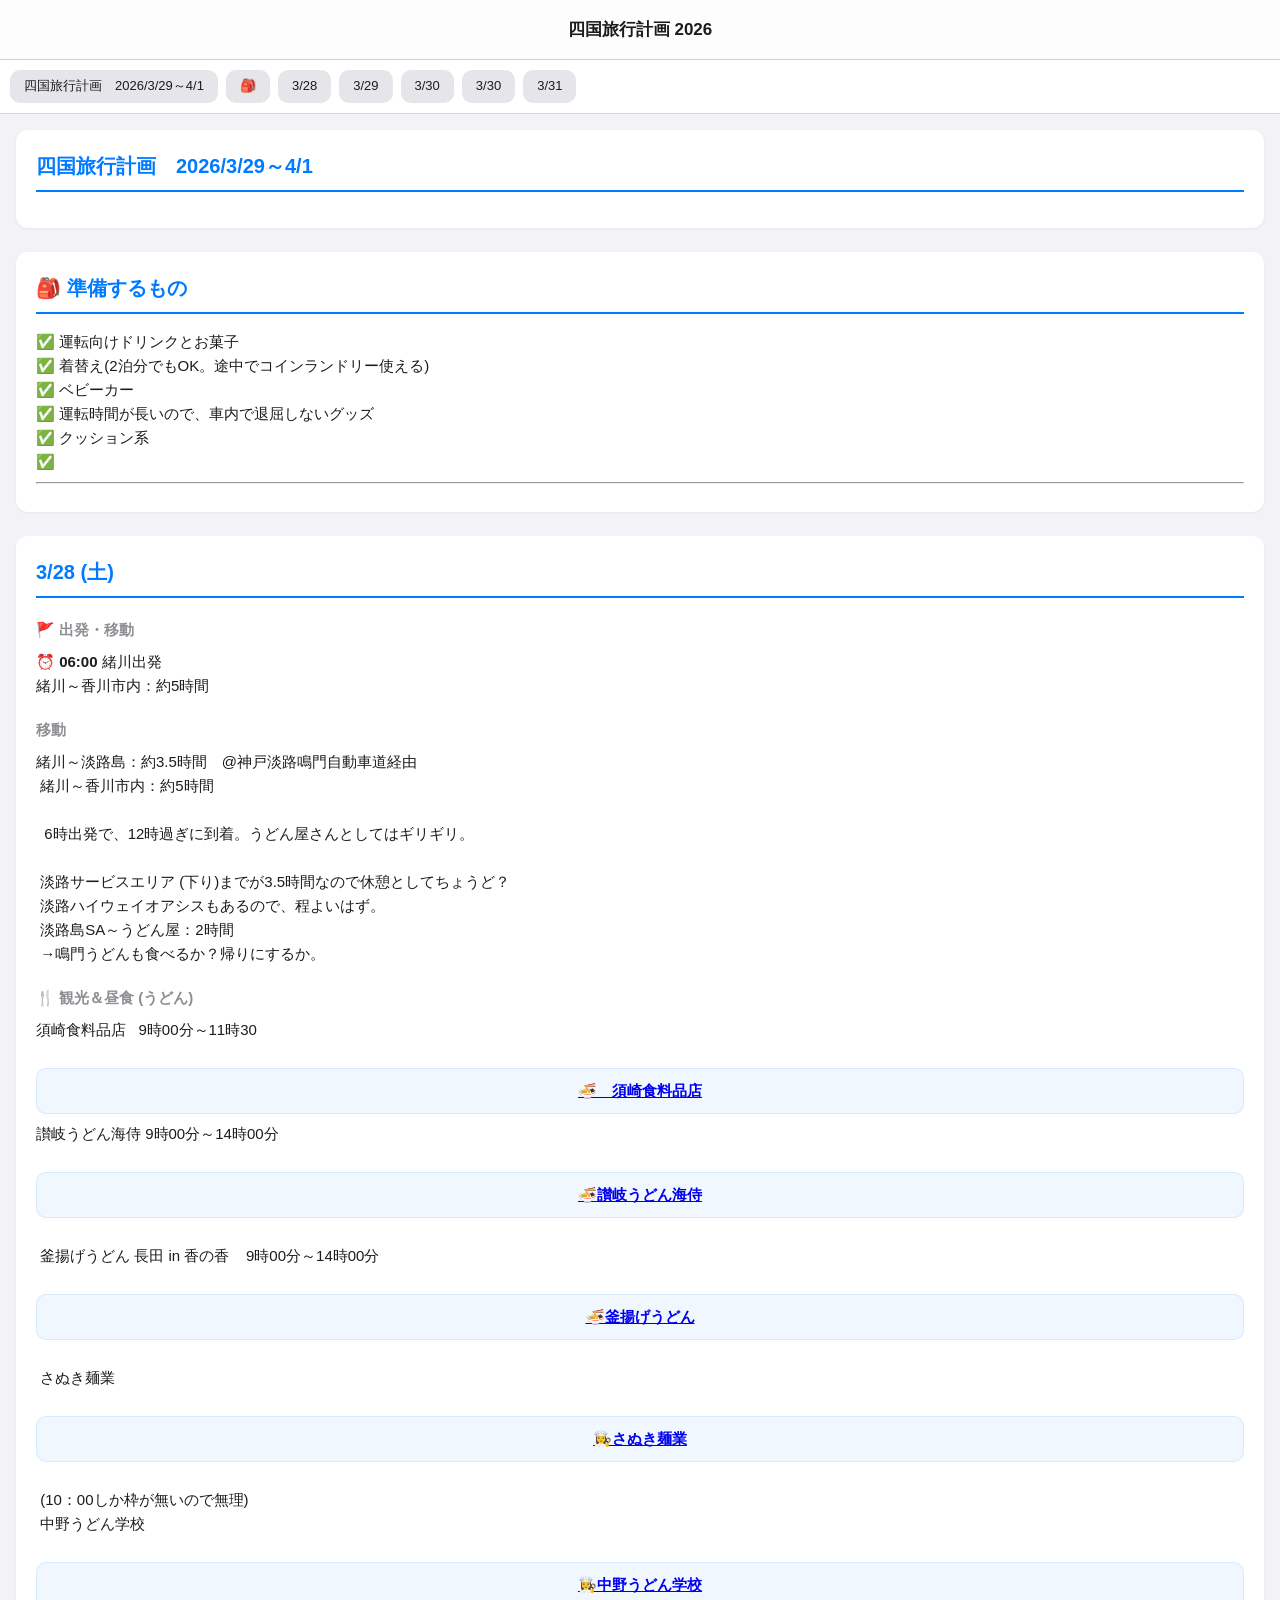
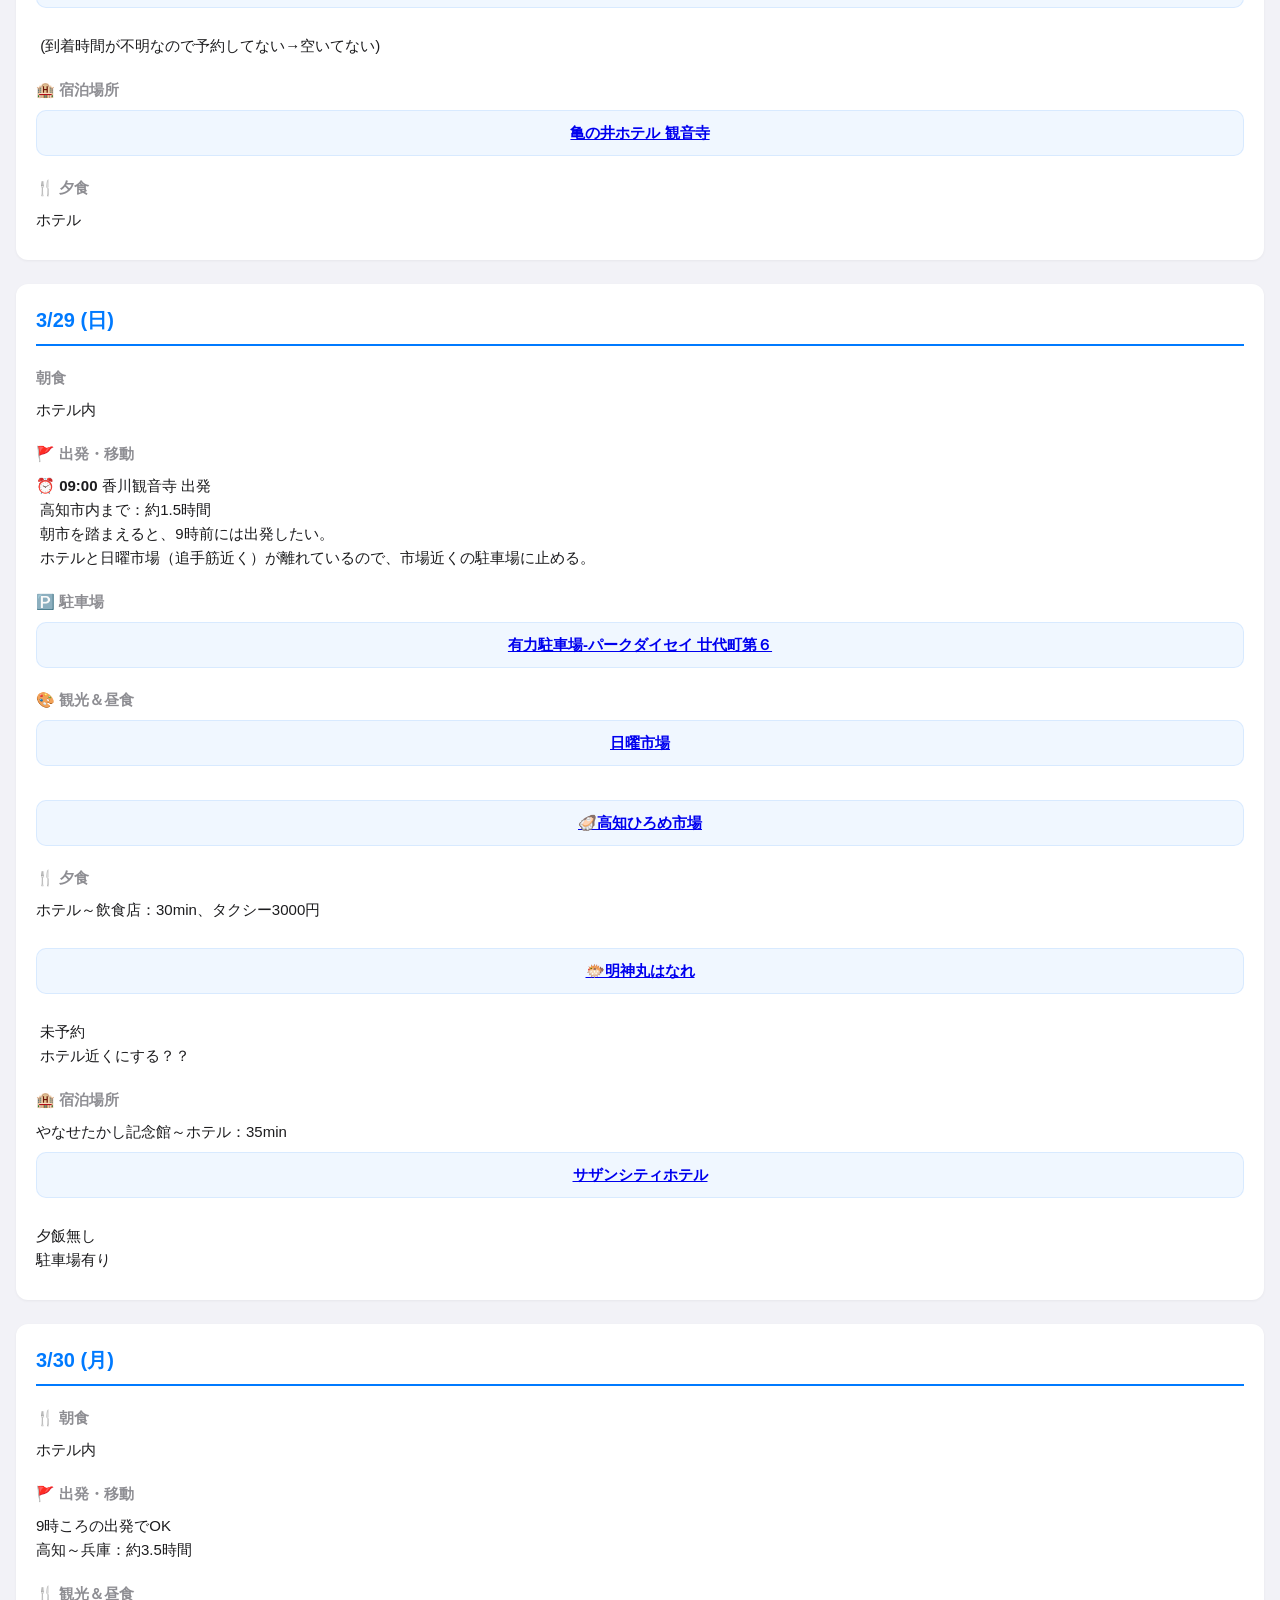
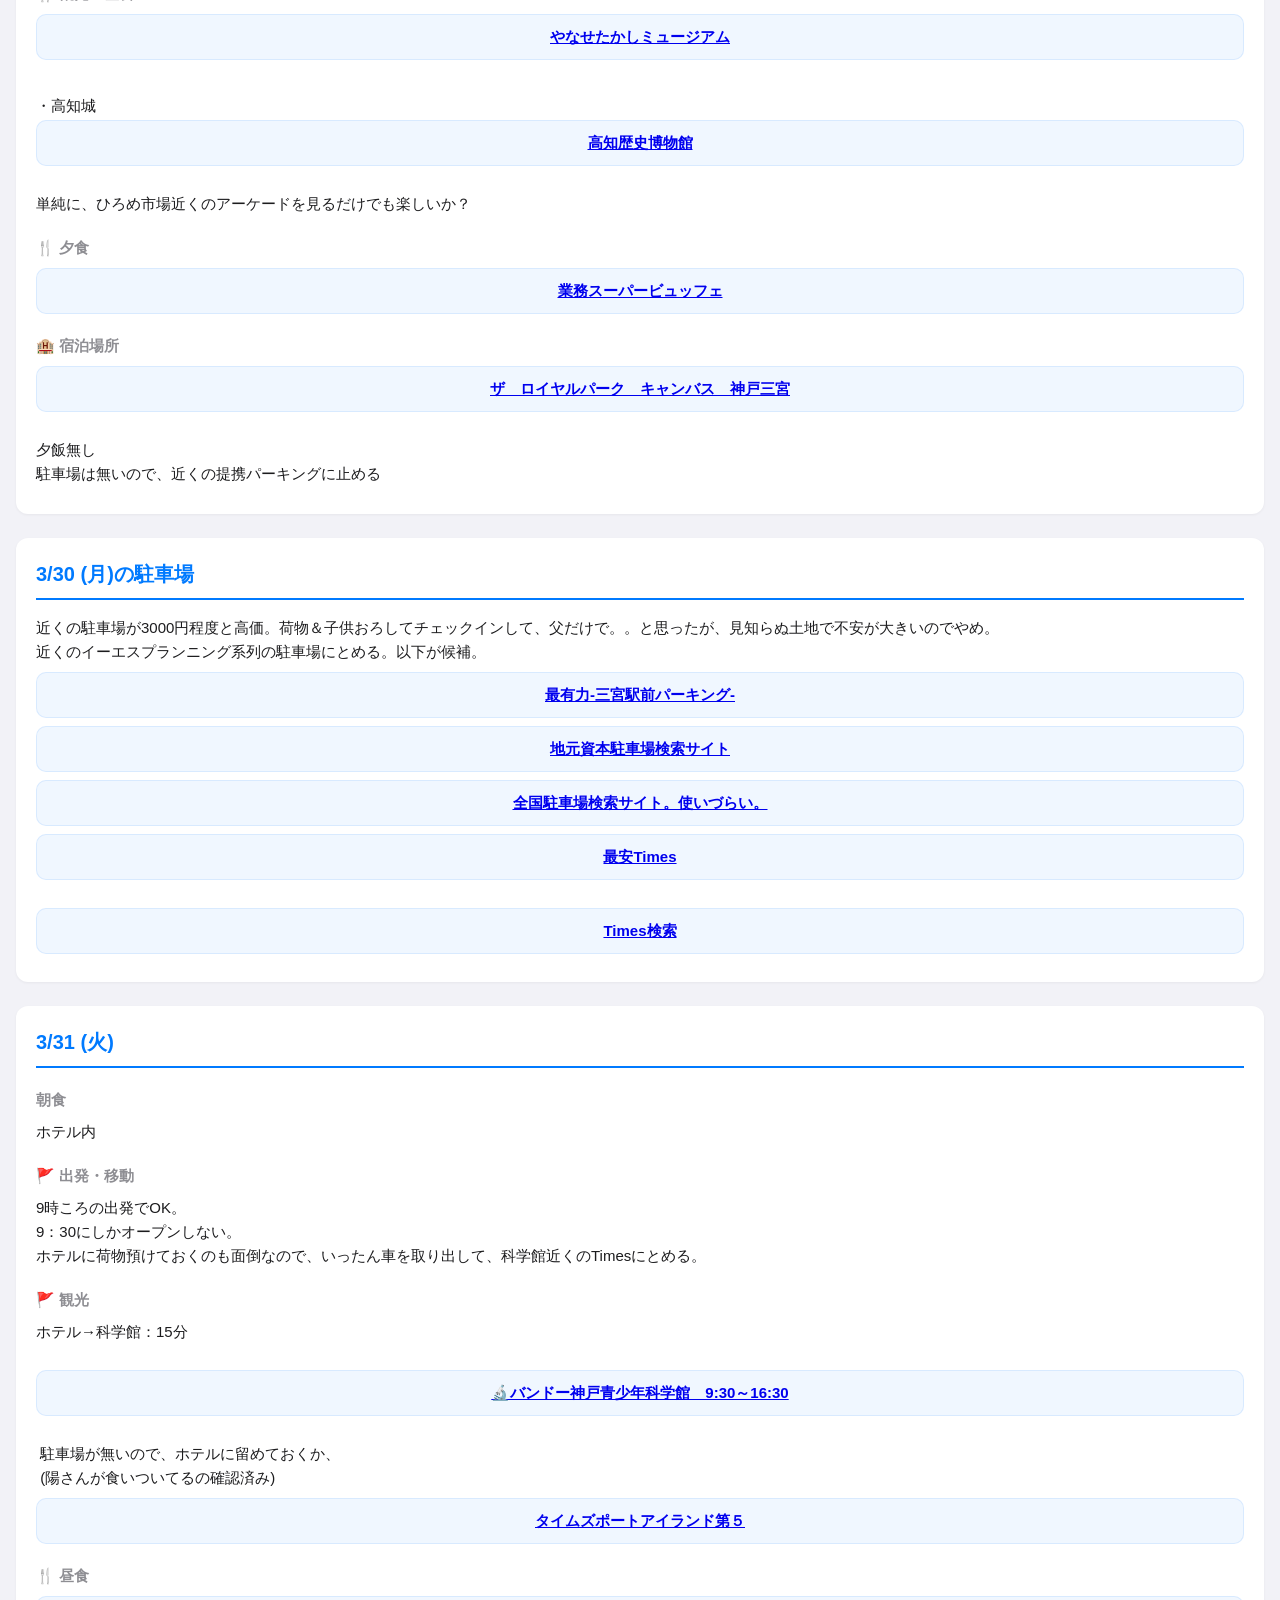
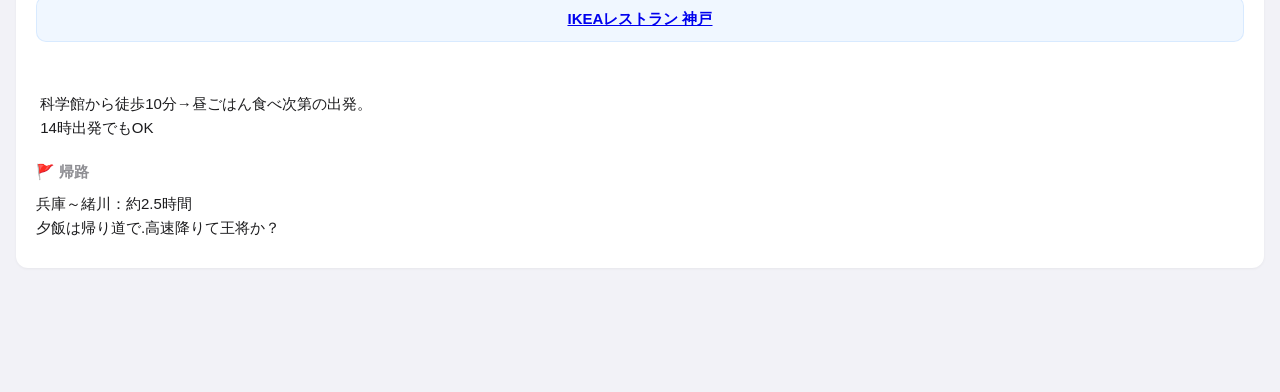
==== commit f3280782: "3/29の日程変更、" ====
--- a/index.html
+++ b/index.html
@@ -71,7 +71,8 @@
 ✅ 着替え(2泊分でもOK。途中でコインランドリー使える)
 ✅ ベビーカー
 ✅ 運転時間が長いので、車内で退屈しないグッズ
-✅ ベビーカー</p>
+✅ クッション系
+✅ </p>
 <hr />
         </section>
         
@@ -104,6 +105,7 @@
 <h3>🏨 宿泊場所</h3>
 <p><a href="https://www.google.com/maps?cid=5143290677156605579&amp;g_mp=CiVnb29nbGUubWFwcy5wbGFjZXMudjEuUGxhY2VzLkdldFBsYWNlEAEYASAB&amp;hl=ja&amp;gl=US&amp;source=embed">亀の井ホテル 観音寺</a></p>
 <h3>🍴 夕食</h3>
+<p>ホテル</p>
         </section>
         
         <section id="day-3">
@@ -113,14 +115,20 @@
 <h3>🚩 出発・移動</h3>
 <p>⏰ <strong>09:00</strong> 香川観音寺 出発
  高知市内まで：約1.5時間
- 朝市を踏まえると、9時前には出発したい。</p>
+ 朝市を踏まえると、9時前には出発したい。
+ ホテルと日曜市場（追手筋近く）が離れているので、市場近くの駐車場に止める。</p>
+<h3>🅿️ 駐車場</h3>
+<p><a href="https://jp.parkopedia.com/parking/carpark/%E3%83%91%E3%83%BC%E3%82%AF%E3%83%80%E3%82%A4%E3%82%BB%E3%82%A4%E5%BB%BF%E4%BB%A3%E7%94%BA%E7%AC%AC6/%E9%AB%98%E7%9F%A5%E5%B8%82/%E9%AB%98%E7%9F%A5%E5%B8%82/?arriving=202603261600&amp;leaving=202603261800">有力駐車場-パークダイセイ 廿代町第６</a></p>
 <h3>🎨 観光＆昼食</h3>
 <p><a href="https://www.google.com/maps/@33.561509,133.535798,16z?hl=ja&amp;entry=ttu&amp;g_ep=EgoyMDI2MDMyMi4wIKXMDSoASAFQAw%3D%3D">日曜市場</a>  </p>
-<p><a href="https://www.google.co.jp/maps/search/%E3%82%84%E3%81%AA%E3%81%9B%E3%81%9F%E3%81%8B%E3%81%97%E3%83%9F%E3%83%A5%E3%83%BC%E3%82%B8%E3%82%A2%E3%83%A0/@33.6474591,133.7817816,17z/data=!3m1!4b1?entry=ttu&amp;g_ep=EgoyMDI2MDMyMi4wIKXMDSoASAFQAw%3D%3D">やなせたかしミュージアム</a>  </p>
+<p><a href="https://hirome.co.jp/">🦪高知ひろめ市場</a></p>
 <h3>🍴 夕食</h3>
-<p><a href="https://www.hotpepper.jp/strJ003498765/?vos=evhppxo0002&amp;pog=mt(p)ti(kwd-82052151754549:loc-96)dv(c)cr(82051454251133)fi()gi(1312819213343168)ci(519952333)lc(268910)nw(o)&amp;msclkid=1cb86e5720d61064b8a10794988fc1aa">🐡明神丸はなれ</a>
- 未予約→</p>
+<p>ホテル～飲食店：30min、タクシー3000円
+ <a href="https://www.hotpepper.jp/strJ003498765/?vos=evhppxo0002&amp;pog=mt(p)ti(kwd-82052151754549:loc-96)dv(c)cr(82051454251133)fi()gi(1312819213343168)ci(519952333)lc(268910)nw(o)&amp;msclkid=1cb86e5720d61064b8a10794988fc1aa">🐡明神丸はなれ</a>
+ 未予約
+ ホテル近くにする？？</p>
 <h3>🏨 宿泊場所</h3>
+<p>やなせたかし記念館～ホテル：35min</p>
 <p><a href="https://www.jalan.net/yad369876/plan/?vos=evjlnpo0002&amp;cxlt=n0ljmbjummlalvjf3ay33i2vk2qr&amp;pog=mt_e_kw_kwd-82121057380157:aud-821437322:loc-96_dv_c_cr_82120153947337_gp_1313918790760705_cm_521291859&amp;gclid=316e6f19c137120cbcc106da64931ff7&amp;gclsrc=3p.ds&amp;msclkid=316e6f19c137120cbcc106da64931ff7">サザンシティホテル</a>
 夕飯無し
 駐車場有り</p>
@@ -132,10 +140,10 @@
 <p>ホテル内</p>
 <h3>🚩 出発・移動</h3>
 <p>9時ころの出発でOK
-高知～兵庫：約3.5時間w</p>
+高知～兵庫：約3.5時間</p>
 <h3>🍴 観光＆昼食</h3>
-<p><a href="https://hirome.co.jp/">🦪高知ひろめ市場</a>
-・高知城
+<p><a href="https://www.google.co.jp/maps/search/%E3%82%84%E3%81%AA%E3%81%9B%E3%81%9F%E3%81%8B%E3%81%97%E3%83%9F%E3%83%A5%E3%83%BC%E3%82%B8%E3%82%A2%E3%83%A0/@33.6474591,133.7817816,17z/data=!3m1!4b1?entry=ttu&amp;g_ep=EgoyMDI2MDMyMi4wIKXMDSoASAFQAw%3D%3D">やなせたかしミュージアム</a>  </p>
+<p>・高知城
 <a href="https://www.kochi-johaku.jp/exhibition_floor/#corner">高知歴史博物館</a>
 単純に、ひろめ市場近くのアーケードを見るだけでも楽しいか？</p>
 <h3>🍴 夕食</h3>
@@ -151,8 +159,8 @@
             <p>近くの駐車場が3000円程度と高価。荷物＆子供おろしてチェックインして、父だけで。。と思ったが、見知らぬ土地で不安が大きいのでやめ。
 近くのイーエスプランニング系列の駐車場にとめる。以下が候補。</p>
 <p><a href="https://www.esplanning.co.jp/time-parking?w=%E4%B8%89%E5%AE%AE&amp;wpessid=19590">最有力-三宮駅前パーキング-</a></p>
-<p><a href="https://www.esplanning.co.jp/time-parking/p-club_shirahama.html">地元駐車場</a></p>
-<p><a href="https://jp.parkopedia.com/parking/carpark/%E3%82%BF%E3%82%A4%E3%83%A0%E3%82%BA%E3%83%88%E3%82%A2%E5%85%AC%E5%9C%92%E5%89%8D%E7%AC%AC4/%E7%A5%9E%E6%88%B8%E5%B8%82/%E7%A5%9E%E6%88%B8%E5%B8%82/?country=jp&amp;arriving=202603301530&amp;leaving=202603311030">駐車場検索サイト</a></p>
+<p><a href="https://www.esplanning.co.jp/time-parking/p-club_shirahama.html">地元資本駐車場検索サイト</a></p>
+<p><a href="https://jp.parkopedia.com/parking/carpark/%E3%82%BF%E3%82%A4%E3%83%A0%E3%82%BA%E3%83%88%E3%82%A2%E5%85%AC%E5%9C%92%E5%89%8D%E7%AC%AC4/%E7%A5%9E%E6%88%B8%E5%B8%82/%E7%A5%9E%E6%88%B8%E5%B8%82/?country=jp&amp;arriving=202603301530&amp;leaving=202603311030">全国駐車場検索サイト。使いづらい。</a></p>
 <p><a href="https://times-info.net/P28-hyogo/C110/park-detail-BUK0051771/">最安Times</a>
 <a href="https://times-info.net/P28-hyogo/C110/F892ac7caa88f19140f23b54baf3748798a9c64fa_4f20d833838a6e5eb70e55811ae36a2f/">Times検索</a></p>
         </section>
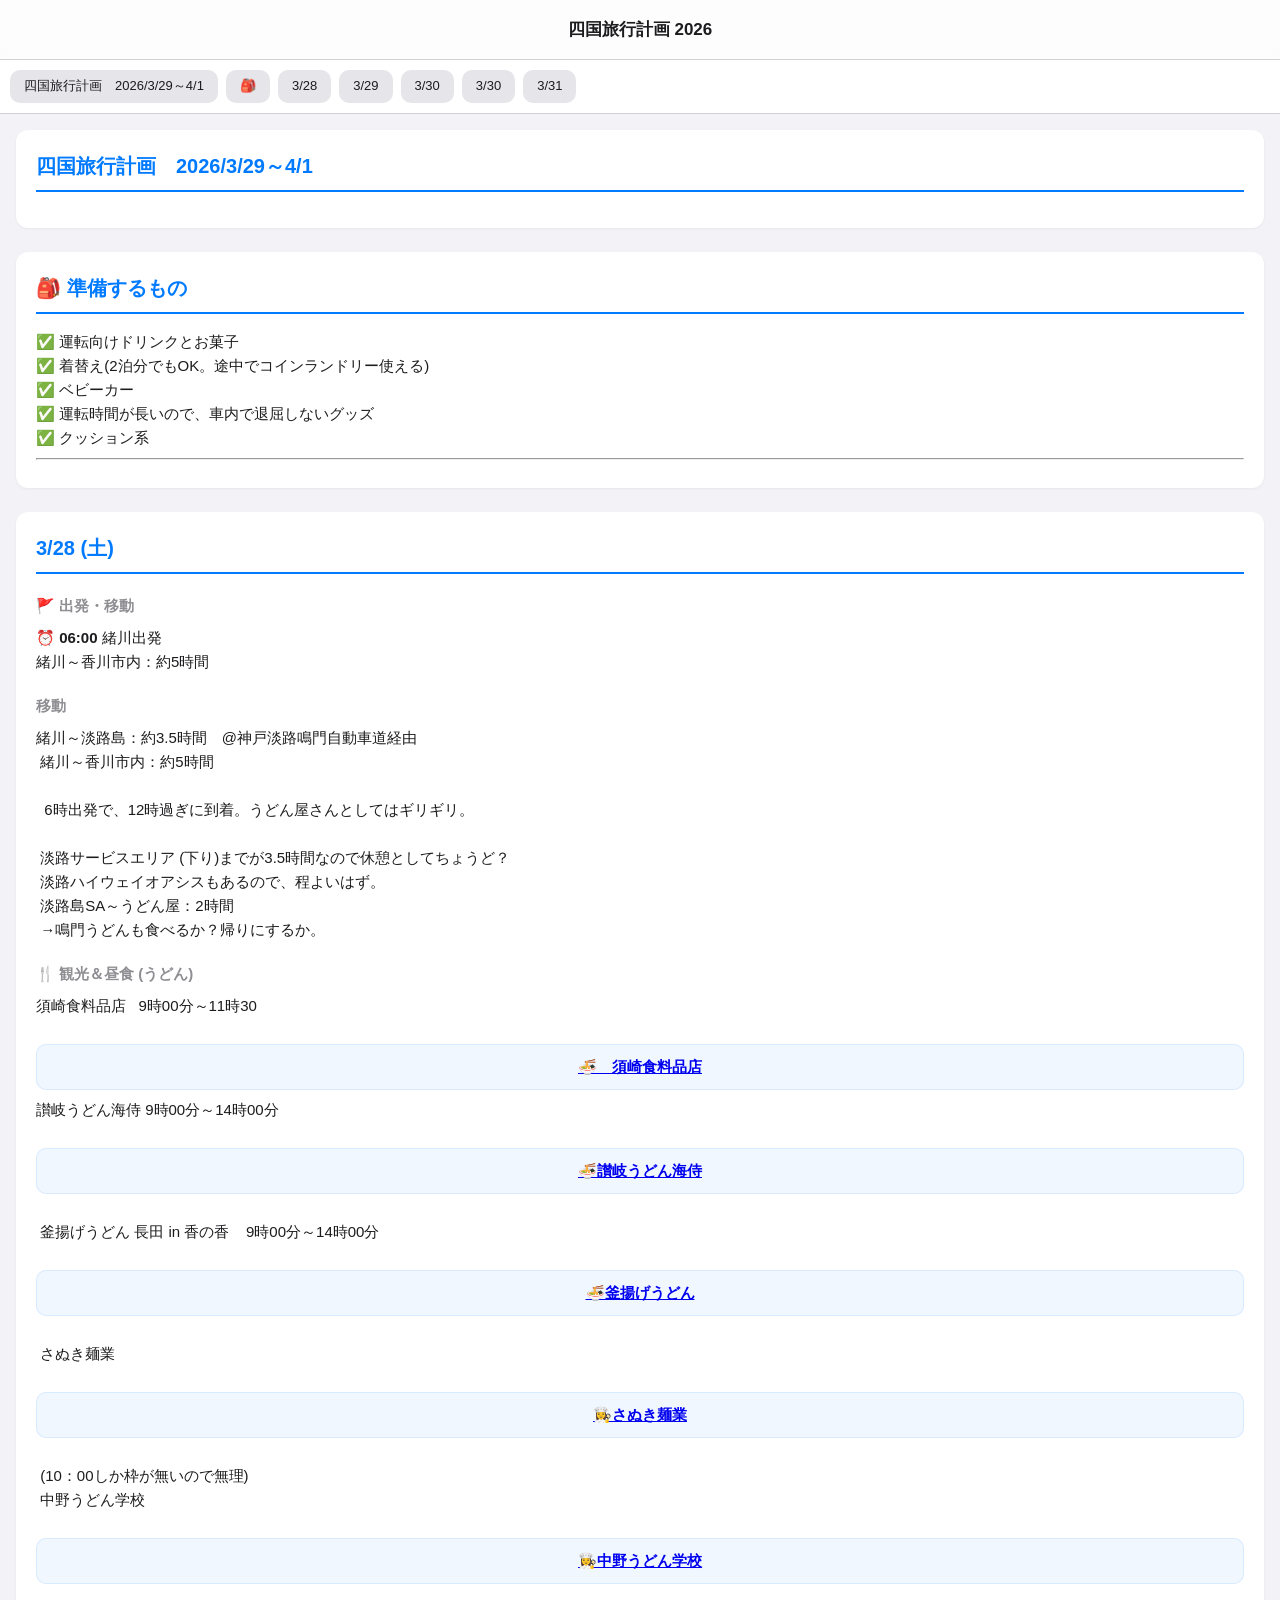
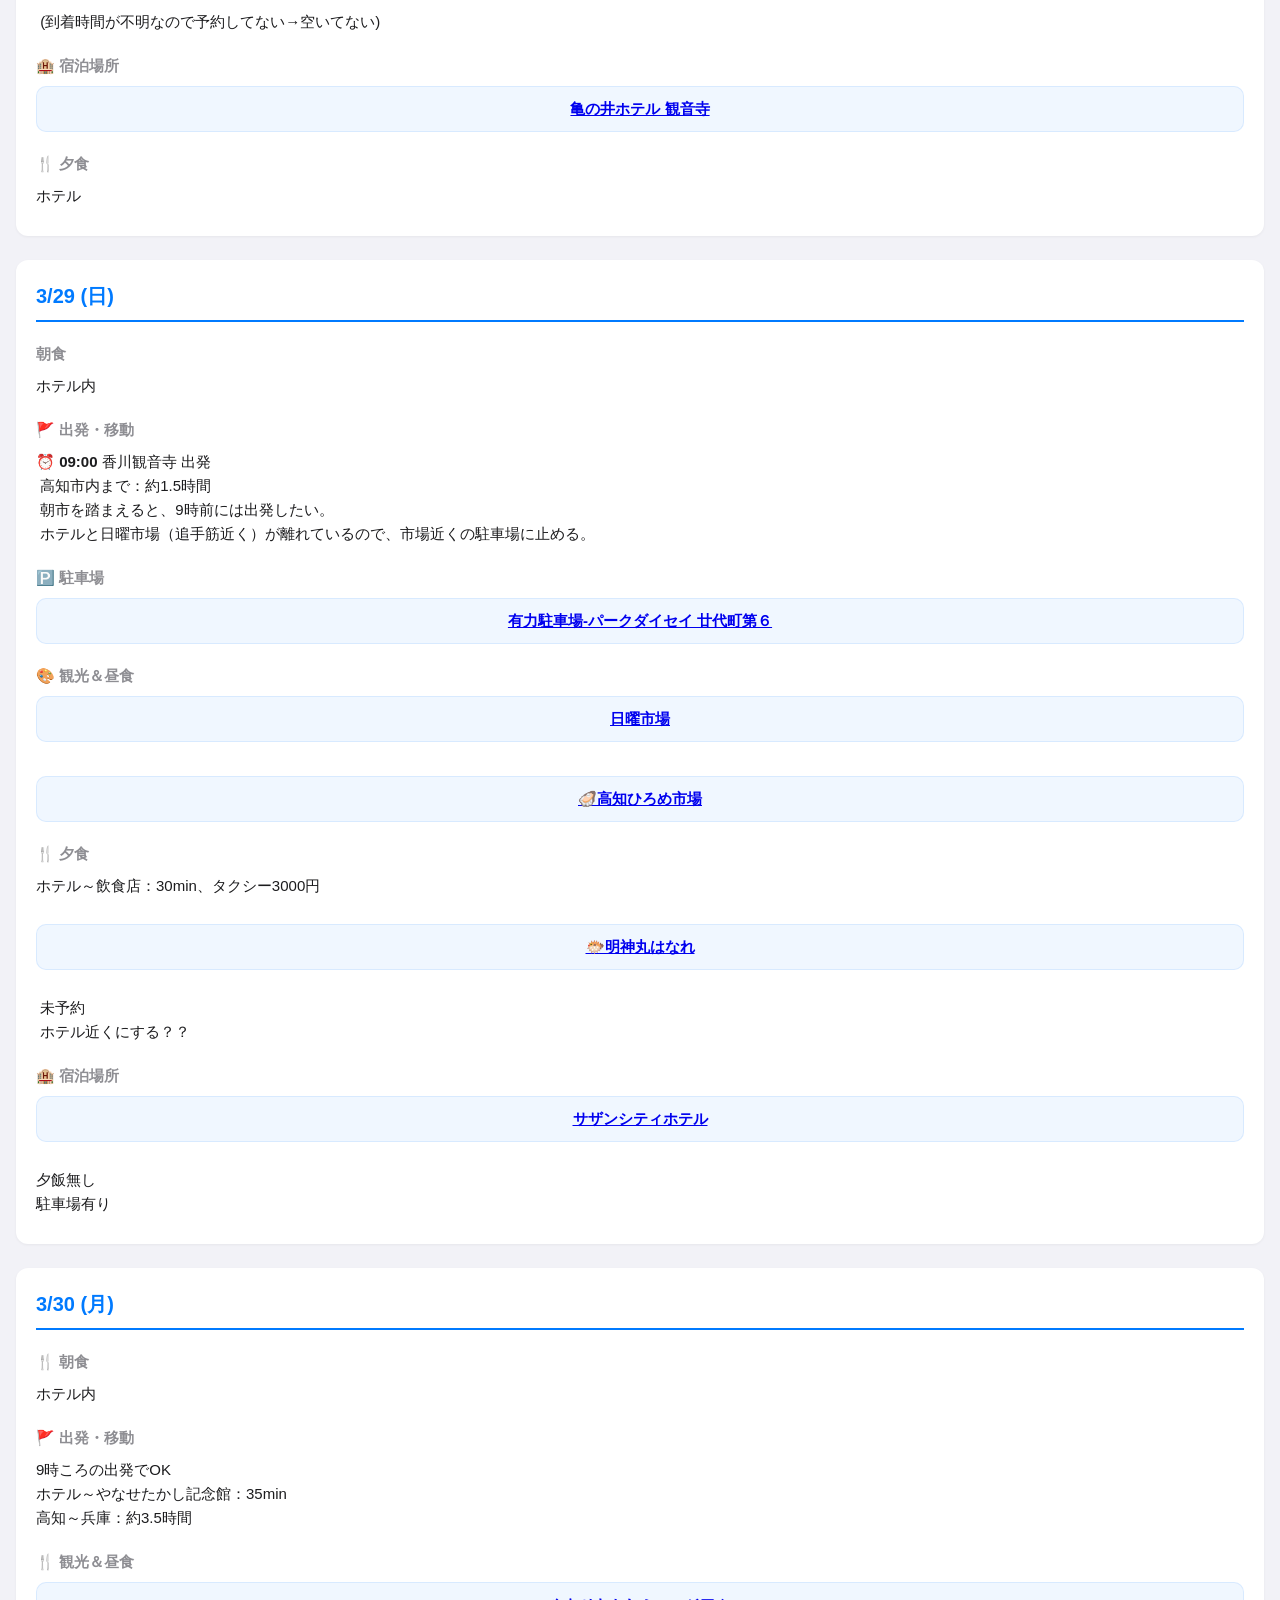
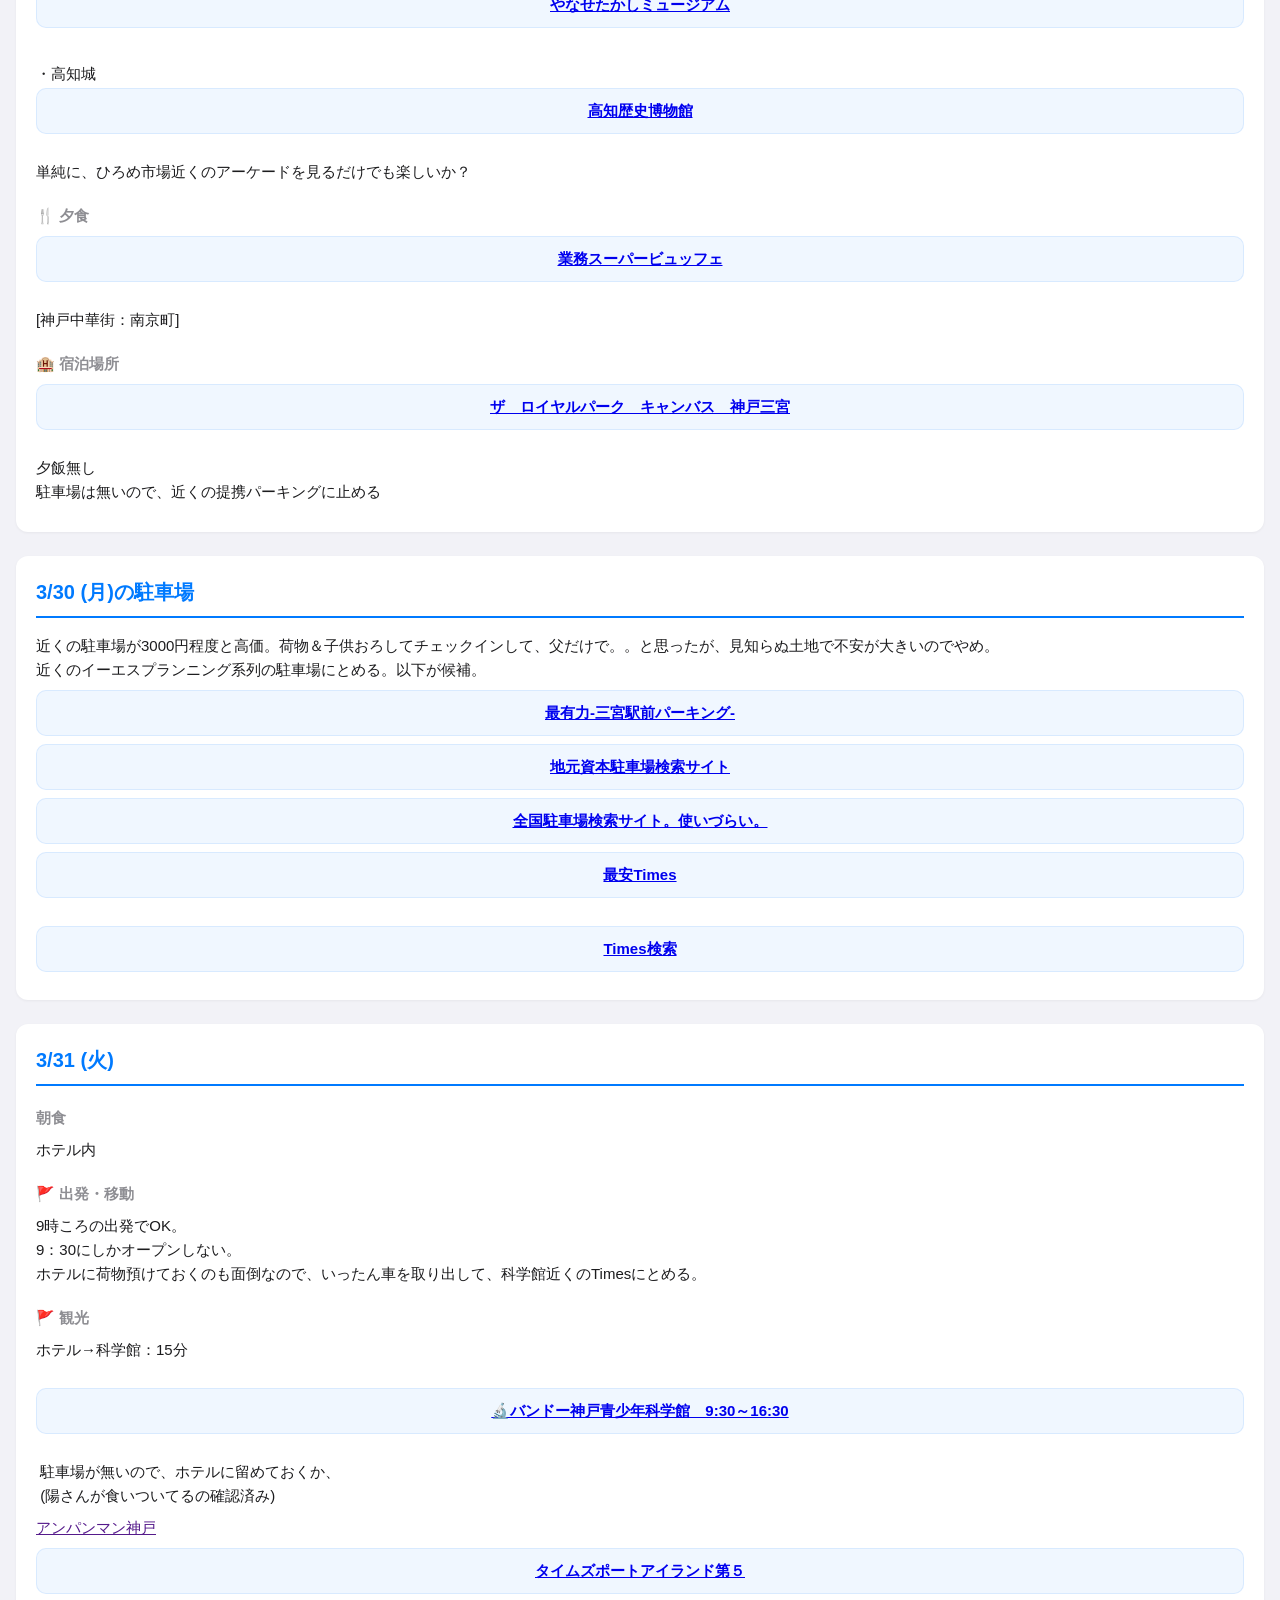
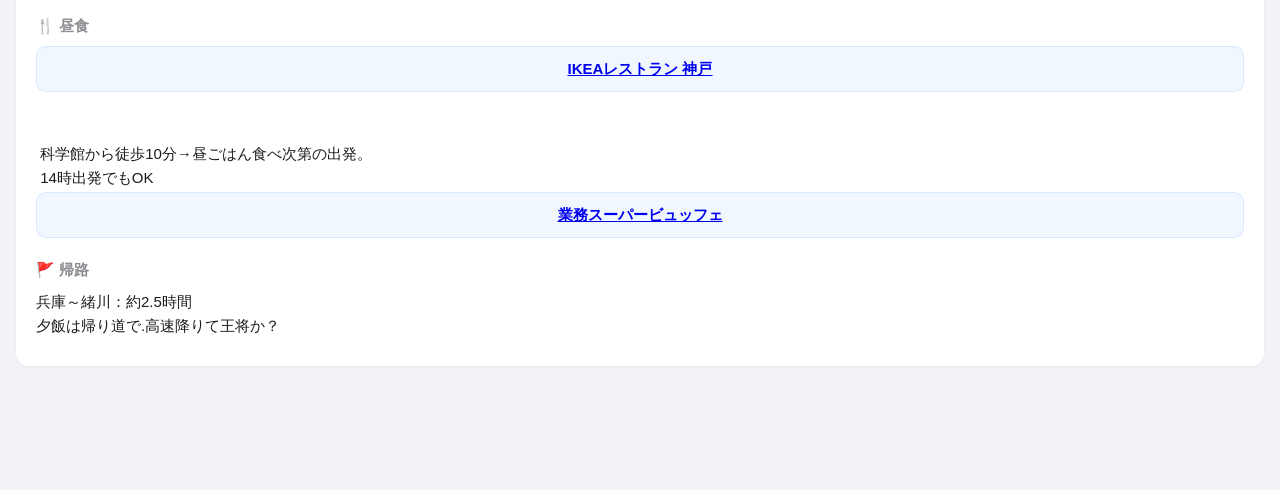
==== commit d667d551: "アンパンマン更新" ====
--- a/index.html
+++ b/index.html
@@ -71,8 +71,7 @@
 ✅ 着替え(2泊分でもOK。途中でコインランドリー使える)
 ✅ ベビーカー
 ✅ 運転時間が長いので、車内で退屈しないグッズ
-✅ クッション系
-✅ </p>
+✅ クッション系</p>
 <hr />
         </section>
         
@@ -128,7 +127,6 @@
  未予約
  ホテル近くにする？？</p>
 <h3>🏨 宿泊場所</h3>
-<p>やなせたかし記念館～ホテル：35min</p>
 <p><a href="https://www.jalan.net/yad369876/plan/?vos=evjlnpo0002&amp;cxlt=n0ljmbjummlalvjf3ay33i2vk2qr&amp;pog=mt_e_kw_kwd-82121057380157:aud-821437322:loc-96_dv_c_cr_82120153947337_gp_1313918790760705_cm_521291859&amp;gclid=316e6f19c137120cbcc106da64931ff7&amp;gclsrc=3p.ds&amp;msclkid=316e6f19c137120cbcc106da64931ff7">サザンシティホテル</a>
 夕飯無し
 駐車場有り</p>
@@ -140,6 +138,7 @@
 <p>ホテル内</p>
 <h3>🚩 出発・移動</h3>
 <p>9時ころの出発でOK
+ホテル～やなせたかし記念館：35min
 高知～兵庫：約3.5時間</p>
 <h3>🍴 観光＆昼食</h3>
 <p><a href="https://www.google.co.jp/maps/search/%E3%82%84%E3%81%AA%E3%81%9B%E3%81%9F%E3%81%8B%E3%81%97%E3%83%9F%E3%83%A5%E3%83%BC%E3%82%B8%E3%82%A2%E3%83%A0/@33.6474591,133.7817816,17z/data=!3m1!4b1?entry=ttu&amp;g_ep=EgoyMDI2MDMyMi4wIKXMDSoASAFQAw%3D%3D">やなせたかしミュージアム</a>  </p>
@@ -147,7 +146,8 @@
 <a href="https://www.kochi-johaku.jp/exhibition_floor/#corner">高知歴史博物館</a>
 単純に、ひろめ市場近くのアーケードを見るだけでも楽しいか？</p>
 <h3>🍴 夕食</h3>
-<p><a href="https://www.kobecook-wb.jp/">業務スーパービュッフェ</a></p>
+<p><a href="https://www.kobecook-wb.jp/">業務スーパービュッフェ</a>
+[神戸中華街：南京町]</p>
 <h3>🏨 宿泊場所</h3>
 <p><a href="http://travel.rakuten.co.jp/HOTEL/181393/181393.html?scid=mi_trv_conf_dhbook_002">ザ　ロイヤルパーク　キャンバス　神戸三宮</a>
 夕飯無し
@@ -178,11 +178,13 @@
 <a href="https://www.kobe-kagakukan.jp/museum/room6">🔬バンドー神戸青少年科学館　9:30～16:30</a>
  駐車場が無いので、ホテルに留めておくか、
  (陽さんが食いついてるの確認済み)  </p>
+<p><a href="">アンパンマン神戸</a></p>
 <p><a href="https://times-info.net/P28-hyogo/C110/F9846831a87f961ece574d69034ff23236fb2fbee_4f20d833838a6e5eb70e55811ae36a2f/SC00000001-max_fee/">タイムズポートアイランド第５</a></p>
 <h3>🍴 昼食</h3>
 <p><a href="https://www.ikea.com/jp/ja/stores/restaurant/spring-menu-pub6dad9c30/">IKEAレストラン 神戸</a><br />
  科学館から徒歩10分→昼ごはん食べ次第の出発。
- 14時出発でもOK</p>
+ 14時出発でもOK
+<a href="https://www.kobecook-wb.jp/">業務スーパービュッフェ</a></p>
 <h3>🚩 帰路</h3>
 <p>兵庫～緒川：約2.5時間
 夕飯は帰り道で.高速降りて王将か？</p>
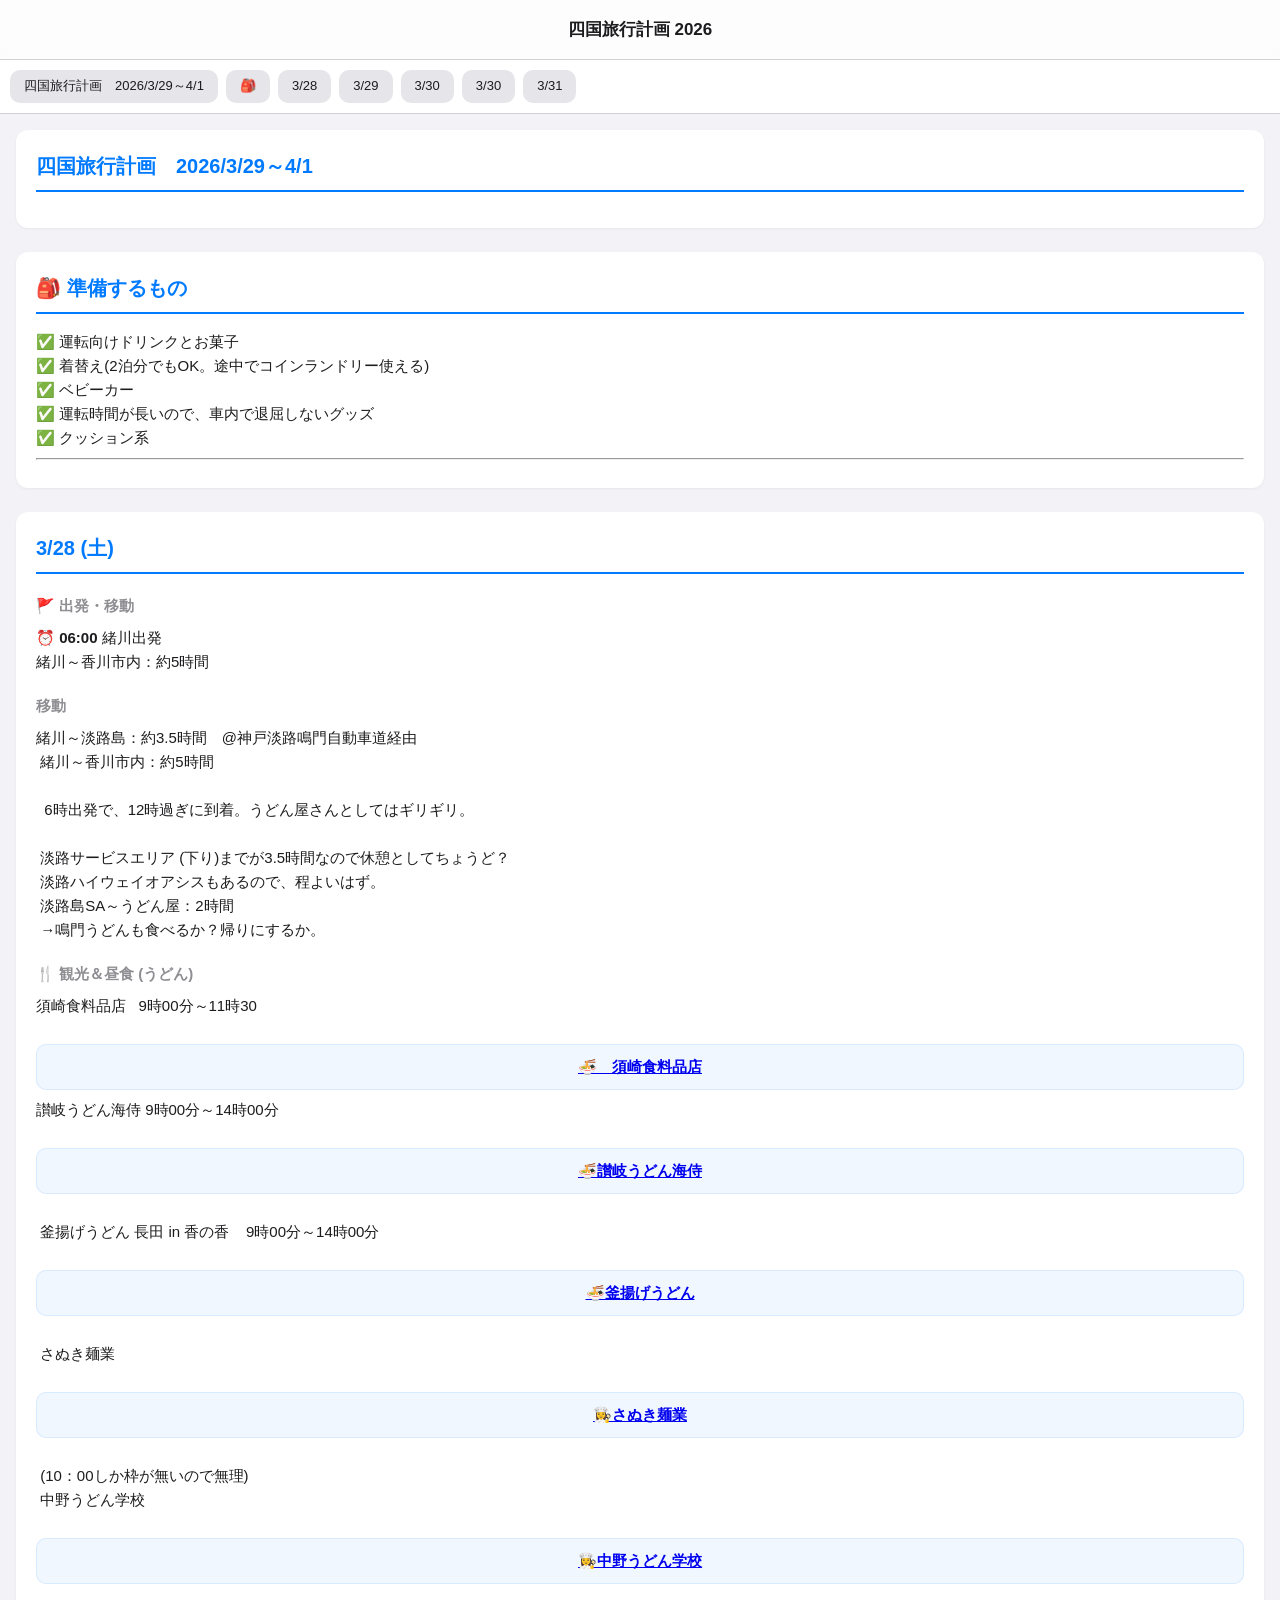
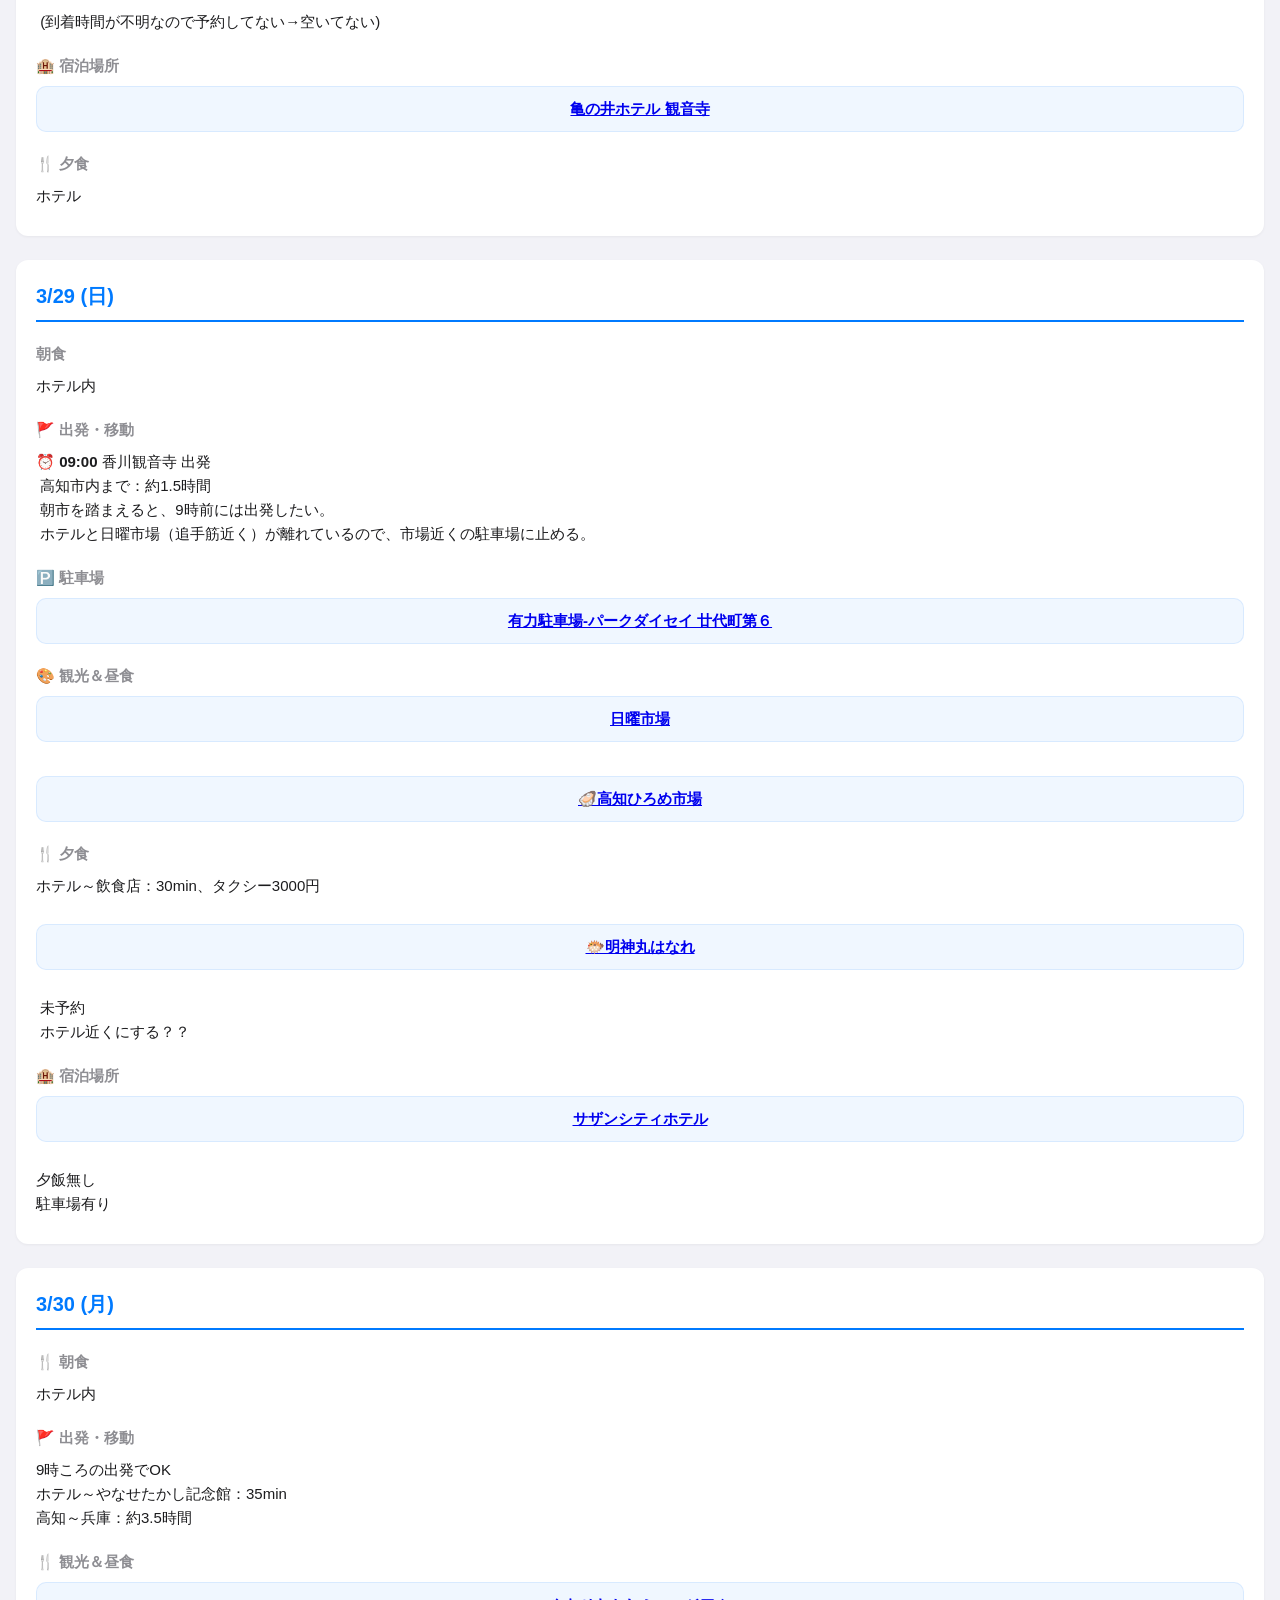
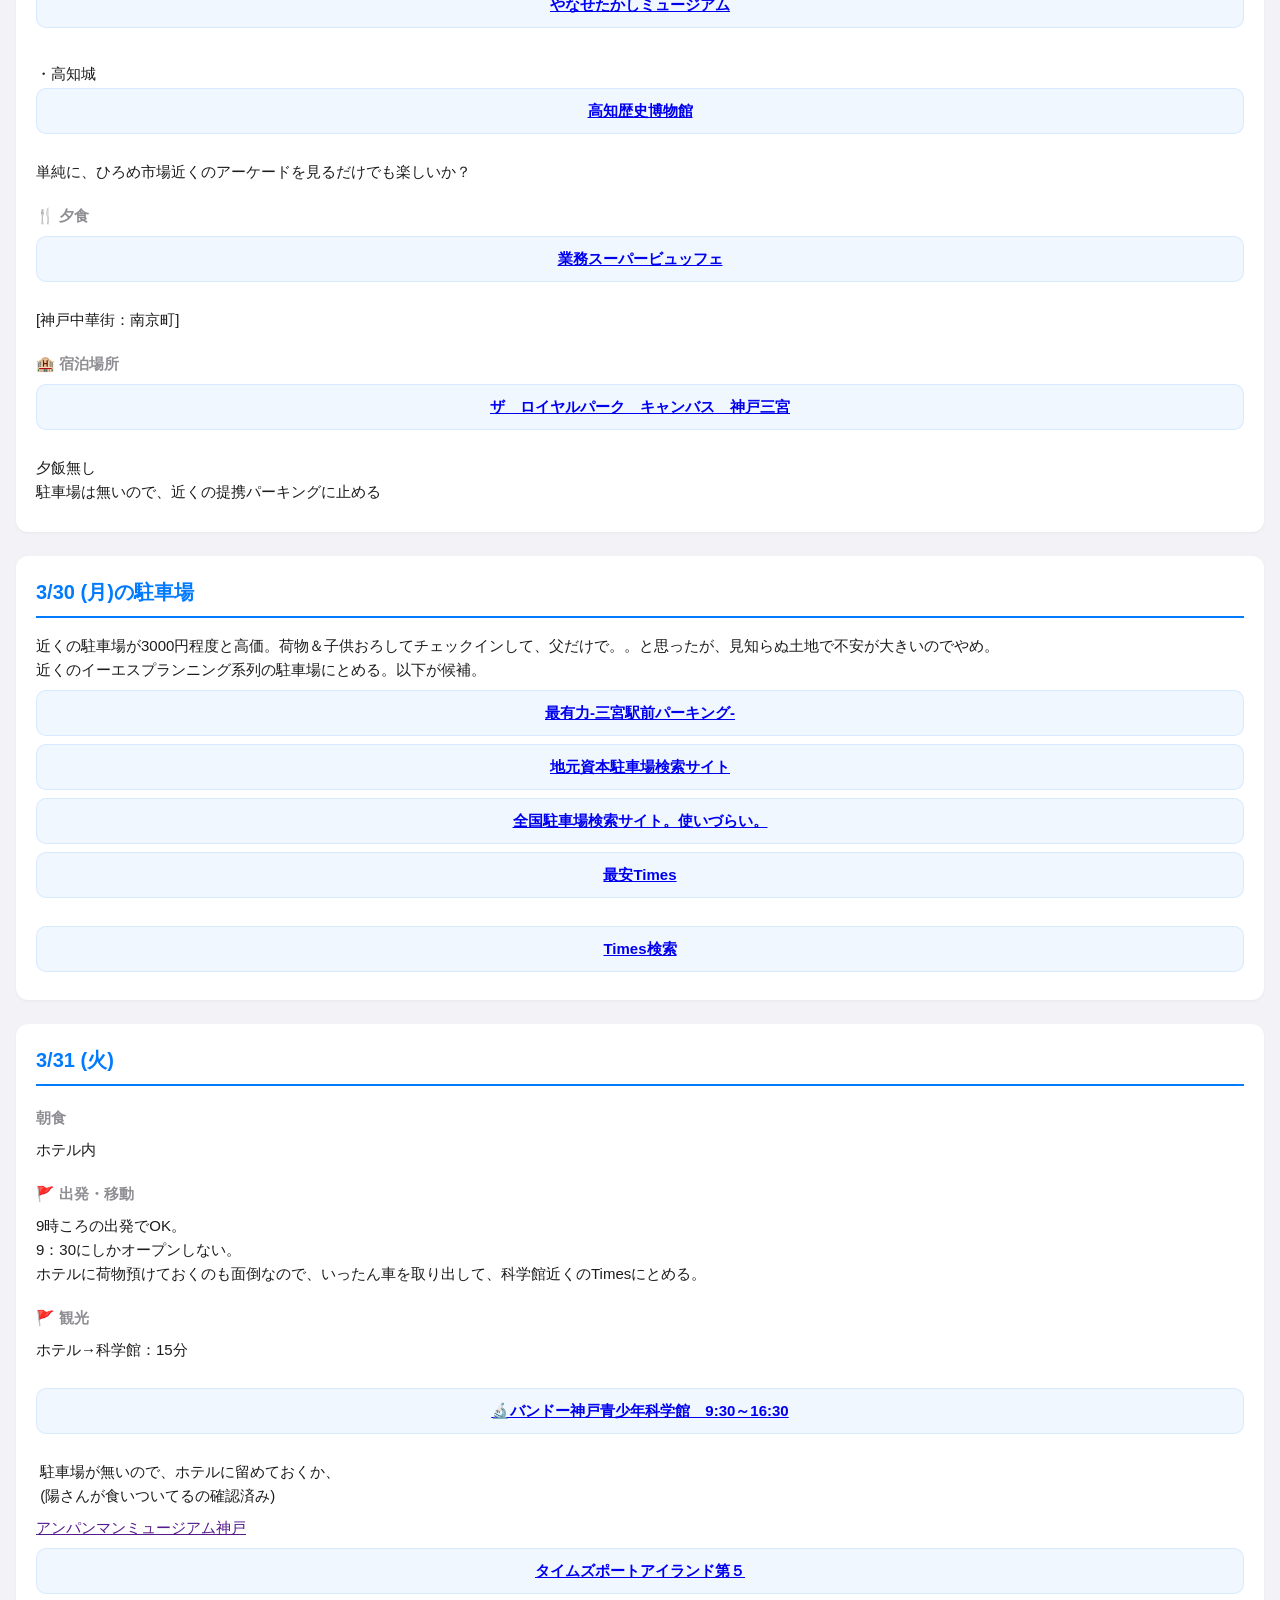
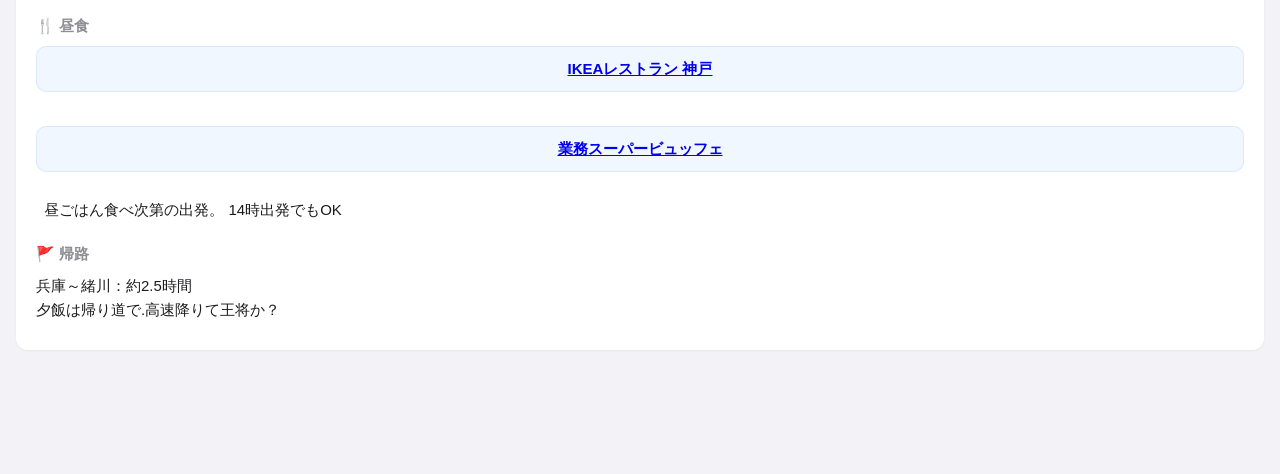
==== commit 4c274c49: "沙紀指摘更新" ====
--- a/index.html
+++ b/index.html
@@ -178,13 +178,12 @@
 <a href="https://www.kobe-kagakukan.jp/museum/room6">🔬バンドー神戸青少年科学館　9:30～16:30</a>
  駐車場が無いので、ホテルに留めておくか、
  (陽さんが食いついてるの確認済み)  </p>
-<p><a href="">アンパンマン神戸</a></p>
+<p><a href="">アンパンマンミュージアム神戸</a></p>
 <p><a href="https://times-info.net/P28-hyogo/C110/F9846831a87f961ece574d69034ff23236fb2fbee_4f20d833838a6e5eb70e55811ae36a2f/SC00000001-max_fee/">タイムズポートアイランド第５</a></p>
 <h3>🍴 昼食</h3>
-<p><a href="https://www.ikea.com/jp/ja/stores/restaurant/spring-menu-pub6dad9c30/">IKEAレストラン 神戸</a><br />
- 科学館から徒歩10分→昼ごはん食べ次第の出発。
- 14時出発でもOK
-<a href="https://www.kobecook-wb.jp/">業務スーパービュッフェ</a></p>
+<p><a href="https://www.ikea.com/jp/ja/stores/restaurant/spring-menu-pub6dad9c30/">IKEAレストラン 神戸</a>  </p>
+<p><a href="https://www.kobecook-wb.jp/">業務スーパービュッフェ</a>
+  昼ごはん食べ次第の出発。 14時出発でもOK</p>
 <h3>🚩 帰路</h3>
 <p>兵庫～緒川：約2.5時間
 夕飯は帰り道で.高速降りて王将か？</p>
